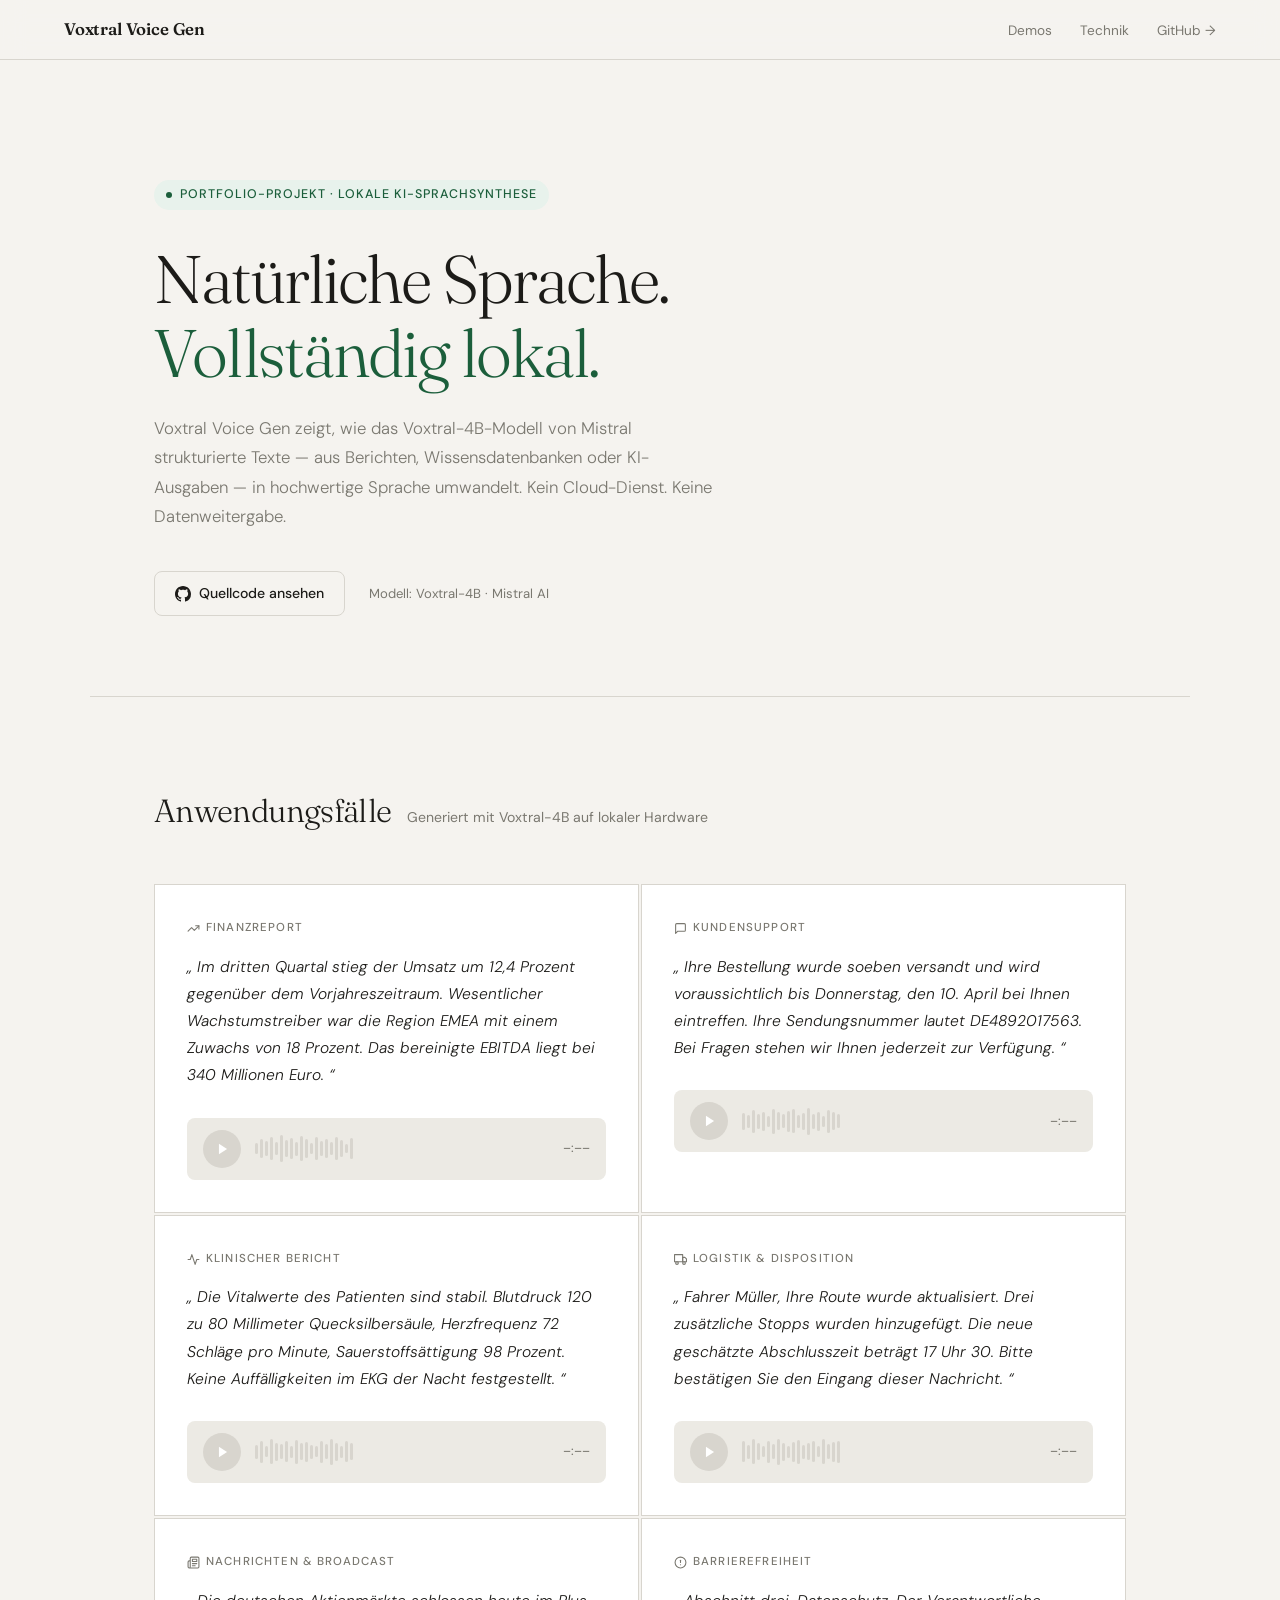
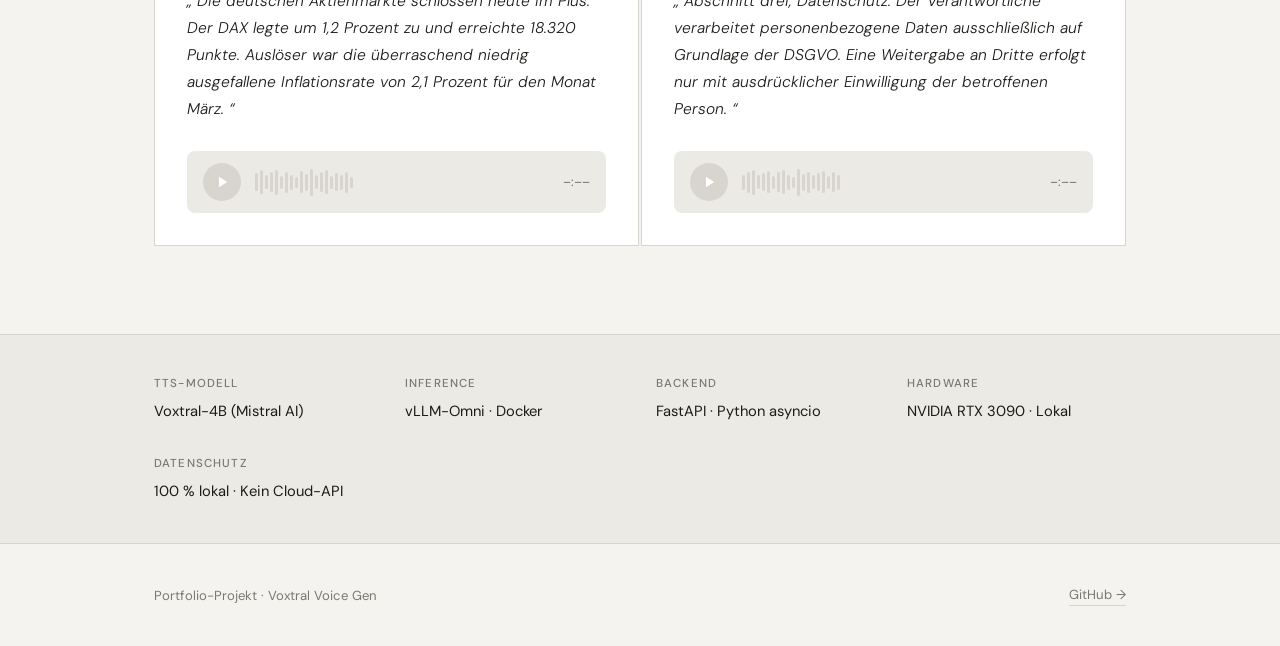
==== docs/index.html @ 06113d5c "Initial release: Voxtral Voice Gen - Local-first TTS pipeline" ====
<!DOCTYPE html>
<html lang="de">
<head>
  <meta charset="UTF-8" />
  <meta name="viewport" content="width=device-width, initial-scale=1.0" />
  <title>Voxtral Voice Gen – Demo</title>
  <link rel="preconnect" href="https://fonts.googleapis.com" />
  <link rel="preconnect" href="https://fonts.gstatic.com" crossorigin />
  <link href="https://fonts.googleapis.com/css2?family=Fraunces:opsz,wght@9..144,300;9..144,600&family=DM+Sans:wght@300;400;500&display=swap" rel="stylesheet" />

  <style>
    :root {
      --bg:        #F5F3EF;
      --surface:   #ECEAE4;
      --border:    #D8D5CE;
      --text:      #1C1B18;
      --muted:     #7A7870;
      --accent:    #1B5E3B;
      --accent-lt: #E8F2EC;
      --player-bg: #FFFFFF;
    }

    *, *::before, *::after { box-sizing: border-box; margin: 0; padding: 0; }

    html { scroll-behavior: smooth; }

    body {
      font-family: 'DM Sans', sans-serif;
      background: var(--bg);
      color: var(--text);
      font-size: 16px;
      line-height: 1.6;
      -webkit-font-smoothing: antialiased;
    }

    /* ── NAV ── */
    nav {
      position: sticky;
      top: 0;
      z-index: 100;
      display: flex;
      align-items: center;
      justify-content: space-between;
      padding: 0 clamp(24px, 5vw, 80px);
      height: 60px;
      background: rgba(245, 243, 239, 0.88);
      backdrop-filter: blur(12px);
      border-bottom: 1px solid var(--border);
    }

    .nav-logo {
      font-family: 'Fraunces', serif;
      font-size: 1.05rem;
      font-weight: 600;
      color: var(--text);
      text-decoration: none;
      letter-spacing: -0.01em;
    }

    .nav-links {
      display: flex;
      gap: 28px;
      list-style: none;
    }

    .nav-links a {
      font-size: 0.85rem;
      font-weight: 400;
      color: var(--muted);
      text-decoration: none;
      transition: color 0.2s;
    }
    .nav-links a:hover { color: var(--text); }

    /* ── HERO ── */
    .hero {
      padding: clamp(64px, 10vw, 120px) clamp(24px, 5vw, 80px) clamp(48px, 7vw, 80px);
      max-width: 1100px;
      margin: 0 auto;
    }

    .hero-tag {
      display: inline-flex;
      align-items: center;
      gap: 8px;
      font-size: 0.78rem;
      font-weight: 500;
      letter-spacing: 0.08em;
      text-transform: uppercase;
      color: var(--accent);
      background: var(--accent-lt);
      padding: 5px 12px;
      border-radius: 100px;
      margin-bottom: 32px;
    }

    .hero-tag::before {
      content: '';
      width: 6px;
      height: 6px;
      border-radius: 50%;
      background: var(--accent);
    }

    .hero h1 {
      font-family: 'Fraunces', serif;
      font-size: clamp(2.6rem, 5.5vw, 4.2rem);
      font-weight: 300;
      line-height: 1.1;
      letter-spacing: -0.03em;
      color: var(--text);
      max-width: 750px;
      margin-bottom: 24px;
    }

    .hero h1 em {
      font-style: normal;
      color: var(--accent);
    }

    .hero-sub {
      font-size: 1.05rem;
      font-weight: 300;
      color: var(--muted);
      max-width: 560px;
      line-height: 1.75;
      margin-bottom: 40px;
    }

    .hero-meta {
      display: flex;
      align-items: center;
      gap: 24px;
      flex-wrap: wrap;
    }

    .hero-meta a {
      display: inline-flex;
      align-items: center;
      gap: 8px;
      font-size: 0.88rem;
      font-weight: 500;
      color: var(--text);
      text-decoration: none;
      border: 1px solid var(--border);
      padding: 10px 20px;
      border-radius: 8px;
      transition: border-color 0.2s, background 0.2s;
    }

    .hero-meta a:hover {
      border-color: var(--text);
      background: var(--surface);
    }

    .hero-meta span {
      font-size: 0.82rem;
      color: var(--muted);
    }

    /* ── DIVIDER ── */
    .section-divider {
      max-width: 1100px;
      margin: 0 auto;
      padding: 0 clamp(24px, 5vw, 80px);
      border-top: 1px solid var(--border);
    }

    /* ── SECTION ── */
    .section {
      max-width: 1100px;
      margin: 0 auto;
      padding: clamp(48px, 7vw, 88px) clamp(24px, 5vw, 80px);
    }

    .section-header {
      display: flex;
      align-items: baseline;
      gap: 16px;
      margin-bottom: 48px;
    }

    .section-header h2 {
      font-family: 'Fraunces', serif;
      font-size: clamp(1.5rem, 2.5vw, 2rem);
      font-weight: 300;
      letter-spacing: -0.02em;
    }

    .section-header p {
      font-size: 0.88rem;
      color: var(--muted);
    }

    /* ── CASES GRID ── */
    .cases-grid {
      display: grid;
      grid-template-columns: repeat(auto-fill, minmax(min(100%, 480px), 1fr));
      gap: 2px;
    }

    /* ── CASE CARD ── */
    .case-card {
      background: var(--player-bg);
      border: 1px solid var(--border);
      padding: 32px;
      transition: box-shadow 0.25s;
      position: relative;
      overflow: hidden;
    }

    .case-card:hover {
      box-shadow: 0 4px 24px rgba(0,0,0,0.07);
      z-index: 1;
    }

    .case-card::before {
      content: '';
      position: absolute;
      top: 0; left: 0;
      width: 3px; height: 100%;
      background: var(--accent);
      opacity: 0;
      transition: opacity 0.25s;
    }

    .case-card:hover::before { opacity: 1; }

    .case-label {
      display: inline-flex;
      align-items: center;
      gap: 6px;
      font-size: 0.72rem;
      font-weight: 500;
      letter-spacing: 0.1em;
      text-transform: uppercase;
      color: var(--muted);
      margin-bottom: 16px;
    }

    .case-label svg {
      width: 13px;
      height: 13px;
      stroke: var(--muted);
      fill: none;
      stroke-width: 2;
      stroke-linecap: round;
      stroke-linejoin: round;
    }

    .case-text {
      font-size: 0.97rem;
      font-weight: 300;
      color: var(--text);
      line-height: 1.75;
      margin-bottom: 28px;
      font-style: italic;
      quotes: "„" """ "‚" "'";
    }

    .case-text::before { content: open-quote; }
    .case-text::after  { content: close-quote; }

    /* ── CUSTOM AUDIO PLAYER ── */
    .audio-player {
      display: flex;
      align-items: center;
      gap: 14px;
      background: var(--surface);
      border-radius: 8px;
      padding: 12px 16px;
    }

    .play-btn {
      flex-shrink: 0;
      width: 38px;
      height: 38px;
      border-radius: 50%;
      background: var(--accent);
      border: none;
      cursor: pointer;
      display: flex;
      align-items: center;
      justify-content: center;
      transition: transform 0.15s, background 0.15s;
    }

    .play-btn:hover { transform: scale(1.07); background: #154d2f; }
    .play-btn:disabled { background: var(--border); cursor: not-allowed; }

    .play-btn svg {
      width: 14px;
      height: 14px;
      fill: white;
      margin-left: 2px;
    }

    .play-btn.playing svg { margin-left: 0; }

    /* waveform bars */
    .waveform {
      flex: 1;
      display: flex;
      align-items: center;
      gap: 2px;
      height: 28px;
      overflow: hidden;
    }

    .waveform-bar {
      flex: 1;
      max-width: 3px;
      background: var(--border);
      border-radius: 2px;
      transition: background 0.2s;
    }

    .waveform.active .waveform-bar {
      background: var(--accent);
      animation: waveAnim 0.8s ease-in-out infinite alternate;
    }

    @keyframes waveAnim {
      0%   { transform: scaleY(0.3); }
      100% { transform: scaleY(1); }
    }

    .waveform.active .waveform-bar:nth-child(1)  { animation-delay: 0.00s; }
    .waveform.active .waveform-bar:nth-child(2)  { animation-delay: 0.05s; }
    .waveform.active .waveform-bar:nth-child(3)  { animation-delay: 0.10s; }
    .waveform.active .waveform-bar:nth-child(4)  { animation-delay: 0.15s; }
    .waveform.active .waveform-bar:nth-child(5)  { animation-delay: 0.20s; }
    .waveform.active .waveform-bar:nth-child(6)  { animation-delay: 0.10s; }
    .waveform.active .waveform-bar:nth-child(7)  { animation-delay: 0.05s; }
    .waveform.active .waveform-bar:nth-child(8)  { animation-delay: 0.00s; }
    .waveform.active .waveform-bar:nth-child(9)  { animation-delay: 0.08s; }
    .waveform.active .waveform-bar:nth-child(10) { animation-delay: 0.16s; }
    .waveform.active .waveform-bar:nth-child(11) { animation-delay: 0.12s; }
    .waveform.active .waveform-bar:nth-child(12) { animation-delay: 0.04s; }
    .waveform.active .waveform-bar:nth-child(13) { animation-delay: 0.18s; }
    .waveform.active .waveform-bar:nth-child(14) { animation-delay: 0.09s; }
    .waveform.active .waveform-bar:nth-child(15) { animation-delay: 0.03s; }
    .waveform.active .waveform-bar:nth-child(16) { animation-delay: 0.14s; }
    .waveform.active .waveform-bar:nth-child(17) { animation-delay: 0.07s; }
    .waveform.active .waveform-bar:nth-child(18) { animation-delay: 0.11s; }
    .waveform.active .waveform-bar:nth-child(19) { animation-delay: 0.19s; }
    .waveform.active .waveform-bar:nth-child(20) { animation-delay: 0.02s; }

    .audio-time {
      font-size: 0.75rem;
      font-weight: 500;
      color: var(--muted);
      font-variant-numeric: tabular-nums;
      min-width: 36px;
      text-align: right;
    }

    /* ── COMING SOON badge ── */
    .coming-soon {
      font-size: 0.72rem;
      font-weight: 500;
      letter-spacing: 0.06em;
      text-transform: uppercase;
      color: var(--muted);
      background: var(--surface);
      border: 1px dashed var(--border);
      border-radius: 4px;
      padding: 10px 14px;
      text-align: center;
    }

    /* ── TECH STRIP ── */
    .tech-strip {
      background: var(--surface);
      border-top: 1px solid var(--border);
      border-bottom: 1px solid var(--border);
    }

    .tech-inner {
      max-width: 1100px;
      margin: 0 auto;
      padding: 40px clamp(24px, 5vw, 80px);
      display: grid;
      grid-template-columns: repeat(auto-fit, minmax(180px, 1fr));
      gap: 32px;
    }

    .tech-item h4 {
      font-size: 0.72rem;
      font-weight: 500;
      letter-spacing: 0.1em;
      text-transform: uppercase;
      color: var(--muted);
      margin-bottom: 6px;
    }

    .tech-item p {
      font-size: 0.92rem;
      font-weight: 400;
      color: var(--text);
    }

    /* ── FOOTER ── */
    footer {
      max-width: 1100px;
      margin: 0 auto;
      padding: 40px clamp(24px, 5vw, 80px);
      display: flex;
      align-items: center;
      justify-content: space-between;
      flex-wrap: wrap;
      gap: 16px;
    }

    footer p {
      font-size: 0.82rem;
      color: var(--muted);
    }

    footer a {
      font-size: 0.82rem;
      color: var(--muted);
      text-decoration: none;
      border-bottom: 1px solid var(--border);
      transition: color 0.2s, border-color 0.2s;
    }

    footer a:hover {
      color: var(--text);
      border-color: var(--text);
    }

    /* ── FADE IN ── */
    .fade-in {
      opacity: 0;
      transform: translateY(18px);
      transition: opacity 0.55s ease, transform 0.55s ease;
    }
    .fade-in.visible {
      opacity: 1;
      transform: translateY(0);
    }
  </style>
</head>
<body>

<!-- NAV -->
<nav>
  <a class="nav-logo" href="#">Voxtral Voice Gen</a>
  <ul class="nav-links">
    <li><a href="#demos">Demos</a></li>
    <li><a href="#technik">Technik</a></li>
    <li><a href="https://github.com/yourusername/voxtral-voice-gen" target="_blank">GitHub →</a></li>
  </ul>
</nav>

<!-- HERO -->
<section class="hero fade-in">
  <div class="hero-tag">Portfolio-Projekt · Lokale KI-Sprachsynthese</div>
  <h1>Natürliche Sprache.<br><em>Vollständig lokal.</em></h1>
  <p class="hero-sub">
    Voxtral Voice Gen zeigt, wie das Voxtral-4B-Modell von Mistral strukturierte Texte —
    aus Berichten, Wissensdatenbanken oder KI-Ausgaben — in hochwertige Sprache umwandelt.
    Kein Cloud-Dienst. Keine Datenweitergabe.
  </p>
  <div class="hero-meta">
    <a href="https://github.com/yourusername/voxtral-voice-gen" target="_blank">
      <svg width="16" height="16" viewBox="0 0 24 24" fill="currentColor"><path d="M12 0C5.37 0 0 5.37 0 12c0 5.31 3.435 9.795 8.205 11.385.6.105.825-.255.825-.57 0-.285-.015-1.23-.015-2.235-3.015.555-3.795-.735-4.035-1.41-.135-.345-.72-1.41-1.23-1.695-.42-.225-1.02-.78-.015-.795.945-.015 1.62.87 1.845 1.23 1.08 1.815 2.805 1.305 3.495.99.105-.78.42-1.305.765-1.605-2.67-.3-5.46-1.335-5.46-5.925 0-1.305.465-2.385 1.23-3.225-.12-.3-.54-1.53.12-3.18 0 0 1.005-.315 3.3 1.23.96-.27 1.98-.405 3-.405s2.04.135 3 .405c2.295-1.56 3.3-1.23 3.3-1.23.66 1.65.24 2.88.12 3.18.765.84 1.23 1.905 1.23 3.225 0 4.605-2.805 5.625-5.475 5.925.435.375.81 1.095.81 2.22 0 1.605-.015 2.895-.015 3.3 0 .315.225.69.825.57A12.02 12.02 0 0 0 24 12c0-6.63-5.37-12-12-12z"/></svg>
      Quellcode ansehen
    </a>
    <span>Modell: Voxtral-4B · Mistral AI</span>
  </div>
</section>

<div class="section-divider"></div>

<!-- DEMOS -->
<section class="section" id="demos">
  <div class="section-header fade-in">
    <h2>Anwendungsfälle</h2>
    <p>Generiert mit Voxtral-4B auf lokaler Hardware</p>
  </div>

  <div class="cases-grid">

    <!-- 1. Finanzen -->
    <div class="case-card fade-in">
      <div class="case-label">
        <svg viewBox="0 0 24 24"><polyline points="22 7 13.5 15.5 8.5 10.5 2 17"/><polyline points="16 7 22 7 22 13"/></svg>
        Finanzreport
      </div>
      <p class="case-text">
        Im dritten Quartal stieg der Umsatz um 12,4 Prozent gegenüber dem Vorjahreszeitraum.
        Wesentlicher Wachstumstreiber war die Region EMEA mit einem Zuwachs von 18 Prozent.
        Das bereinigte EBITDA liegt bei 340 Millionen Euro.
      </p>
      <div class="audio-player" data-src="audio/finance.mp3">
        <button class="play-btn" aria-label="Abspielen">
          <svg viewBox="0 0 24 24"><polygon points="5 3 19 12 5 21 5 3"/></svg>
        </button>
        <div class="waveform">
          <div class="waveform-bar" style="height:40%"></div><div class="waveform-bar" style="height:70%"></div>
          <div class="waveform-bar" style="height:55%"></div><div class="waveform-bar" style="height:85%"></div>
          <div class="waveform-bar" style="height:45%"></div><div class="waveform-bar" style="height:95%"></div>
          <div class="waveform-bar" style="height:60%"></div><div class="waveform-bar" style="height:75%"></div>
          <div class="waveform-bar" style="height:50%"></div><div class="waveform-bar" style="height:90%"></div>
          <div class="waveform-bar" style="height:65%"></div><div class="waveform-bar" style="height:40%"></div>
          <div class="waveform-bar" style="height:80%"></div><div class="waveform-bar" style="height:55%"></div>
          <div class="waveform-bar" style="height:70%"></div><div class="waveform-bar" style="height:45%"></div>
          <div class="waveform-bar" style="height:85%"></div><div class="waveform-bar" style="height:60%"></div>
          <div class="waveform-bar" style="height:35%"></div><div class="waveform-bar" style="height:75%"></div>
        </div>
        <span class="audio-time">0:00</span>
      </div>
    </div>

    <!-- 2. Kundensupport -->
    <div class="case-card fade-in">
      <div class="case-label">
        <svg viewBox="0 0 24 24"><path d="M21 15a2 2 0 0 1-2 2H7l-4 4V5a2 2 0 0 1 2-2h14a2 2 0 0 1 2 2z"/></svg>
        Kundensupport
      </div>
      <p class="case-text">
        Ihre Bestellung wurde soeben versandt und wird voraussichtlich bis Donnerstag,
        den 10. April bei Ihnen eintreffen. Ihre Sendungsnummer lautet DE4892017563.
        Bei Fragen stehen wir Ihnen jederzeit zur Verfügung.
      </p>
      <div class="audio-player" data-src="audio/support.mp3">
        <button class="play-btn" aria-label="Abspielen">
          <svg viewBox="0 0 24 24"><polygon points="5 3 19 12 5 21 5 3"/></svg>
        </button>
        <div class="waveform">
          <div class="waveform-bar" style="height:60%"></div><div class="waveform-bar" style="height:45%"></div>
          <div class="waveform-bar" style="height:80%"></div><div class="waveform-bar" style="height:55%"></div>
          <div class="waveform-bar" style="height:70%"></div><div class="waveform-bar" style="height:40%"></div>
          <div class="waveform-bar" style="height:90%"></div><div class="waveform-bar" style="height:65%"></div>
          <div class="waveform-bar" style="height:50%"></div><div class="waveform-bar" style="height:75%"></div>
          <div class="waveform-bar" style="height:85%"></div><div class="waveform-bar" style="height:45%"></div>
          <div class="waveform-bar" style="height:60%"></div><div class="waveform-bar" style="height:95%"></div>
          <div class="waveform-bar" style="height:55%"></div><div class="waveform-bar" style="height:70%"></div>
          <div class="waveform-bar" style="height:40%"></div><div class="waveform-bar" style="height:80%"></div>
          <div class="waveform-bar" style="height:65%"></div><div class="waveform-bar" style="height:50%"></div>
        </div>
        <span class="audio-time">0:00</span>
      </div>
    </div>

    <!-- 3. Medizin -->
    <div class="case-card fade-in">
      <div class="case-label">
        <svg viewBox="0 0 24 24"><path d="M22 12h-4l-3 9L9 3l-3 9H2"/></svg>
        Klinischer Bericht
      </div>
      <p class="case-text">
        Die Vitalwerte des Patienten sind stabil. Blutdruck 120 zu 80 Millimeter Quecksilbersäule,
        Herzfrequenz 72 Schläge pro Minute, Sauerstoffsättigung 98 Prozent.
        Keine Auffälligkeiten im EKG der Nacht festgestellt.
      </p>
      <div class="audio-player" data-src="audio/medical.mp3">
        <button class="play-btn" aria-label="Abspielen">
          <svg viewBox="0 0 24 24"><polygon points="5 3 19 12 5 21 5 3"/></svg>
        </button>
        <div class="waveform">
          <div class="waveform-bar" style="height:50%"></div><div class="waveform-bar" style="height:80%"></div>
          <div class="waveform-bar" style="height:40%"></div><div class="waveform-bar" style="height:90%"></div>
          <div class="waveform-bar" style="height:65%"></div><div class="waveform-bar" style="height:55%"></div>
          <div class="waveform-bar" style="height:75%"></div><div class="waveform-bar" style="height:45%"></div>
          <div class="waveform-bar" style="height:85%"></div><div class="waveform-bar" style="height:60%"></div>
          <div class="waveform-bar" style="height:70%"></div><div class="waveform-bar" style="height:50%"></div>
          <div class="waveform-bar" style="height:40%"></div><div class="waveform-bar" style="height:80%"></div>
          <div class="waveform-bar" style="height:55%"></div><div class="waveform-bar" style="height:95%"></div>
          <div class="waveform-bar" style="height:65%"></div><div class="waveform-bar" style="height:45%"></div>
          <div class="waveform-bar" style="height:75%"></div><div class="waveform-bar" style="height:60%"></div>
        </div>
        <span class="audio-time">0:00</span>
      </div>
    </div>

    <!-- 4. Logistik -->
    <div class="case-card fade-in">
      <div class="case-label">
        <svg viewBox="0 0 24 24"><rect x="1" y="3" width="15" height="13"/><polygon points="16 8 20 8 23 11 23 16 16 16 16 8"/><circle cx="5.5" cy="18.5" r="2.5"/><circle cx="18.5" cy="18.5" r="2.5"/></svg>
        Logistik & Disposition
      </div>
      <p class="case-text">
        Fahrer Müller, Ihre Route wurde aktualisiert. Drei zusätzliche Stopps wurden hinzugefügt.
        Die neue geschätzte Abschlusszeit beträgt 17 Uhr 30.
        Bitte bestätigen Sie den Eingang dieser Nachricht.
      </p>
      <div class="audio-player" data-src="audio/logistics.mp3">
        <button class="play-btn" aria-label="Abspielen">
          <svg viewBox="0 0 24 24"><polygon points="5 3 19 12 5 21 5 3"/></svg>
        </button>
        <div class="waveform">
          <div class="waveform-bar" style="height:75%"></div><div class="waveform-bar" style="height:50%"></div>
          <div class="waveform-bar" style="height:90%"></div><div class="waveform-bar" style="height:60%"></div>
          <div class="waveform-bar" style="height:40%"></div><div class="waveform-bar" style="height:80%"></div>
          <div class="waveform-bar" style="height:55%"></div><div class="waveform-bar" style="height:95%"></div>
          <div class="waveform-bar" style="height:65%"></div><div class="waveform-bar" style="height:45%"></div>
          <div class="waveform-bar" style="height:70%"></div><div class="waveform-bar" style="height:85%"></div>
          <div class="waveform-bar" style="height:50%"></div><div class="waveform-bar" style="height:60%"></div>
          <div class="waveform-bar" style="height:75%"></div><div class="waveform-bar" style="height:40%"></div>
          <div class="waveform-bar" style="height:90%"></div><div class="waveform-bar" style="height:55%"></div>
          <div class="waveform-bar" style="height:70%"></div><div class="waveform-bar" style="height:80%"></div>
        </div>
        <span class="audio-time">0:00</span>
      </div>
    </div>

    <!-- 5. Nachrichten -->
    <div class="case-card fade-in">
      <div class="case-label">
        <svg viewBox="0 0 24 24"><path d="M4 22h16a2 2 0 0 0 2-2V4a2 2 0 0 0-2-2H8a2 2 0 0 0-2 2v16a2 2 0 0 1-2 2Zm0 0a2 2 0 0 1-2-2v-9c0-1.1.9-2 2-2h2"/><path d="M18 14h-8"/><path d="M15 18h-5"/><path d="M10 6h8v4h-8V6Z"/></svg>
        Nachrichten & Broadcast
      </div>
      <p class="case-text">
        Die deutschen Aktienmärkte schlossen heute im Plus. Der DAX legte um 1,2 Prozent zu
        und erreichte 18.320 Punkte. Auslöser war die überraschend niedrig ausgefallene
        Inflationsrate von 2,1 Prozent für den Monat März.
      </p>
      <div class="audio-player" data-src="audio/news.mp3">
        <button class="play-btn" aria-label="Abspielen">
          <svg viewBox="0 0 24 24"><polygon points="5 3 19 12 5 21 5 3"/></svg>
        </button>
        <div class="waveform">
          <div class="waveform-bar" style="height:65%"></div><div class="waveform-bar" style="height:85%"></div>
          <div class="waveform-bar" style="height:50%"></div><div class="waveform-bar" style="height:70%"></div>
          <div class="waveform-bar" style="height:90%"></div><div class="waveform-bar" style="height:45%"></div>
          <div class="waveform-bar" style="height:75%"></div><div class="waveform-bar" style="height:55%"></div>
          <div class="waveform-bar" style="height:40%"></div><div class="waveform-bar" style="height:80%"></div>
          <div class="waveform-bar" style="height:60%"></div><div class="waveform-bar" style="height:95%"></div>
          <div class="waveform-bar" style="height:50%"></div><div class="waveform-bar" style="height:70%"></div>
          <div class="waveform-bar" style="height:85%"></div><div class="waveform-bar" style="height:45%"></div>
          <div class="waveform-bar" style="height:65%"></div><div class="waveform-bar" style="height:55%"></div>
          <div class="waveform-bar" style="height:75%"></div><div class="waveform-bar" style="height:40%"></div>
        </div>
        <span class="audio-time">0:00</span>
      </div>
    </div>

    <!-- 6. Accessibility -->
    <div class="case-card fade-in">
      <div class="case-label">
        <svg viewBox="0 0 24 24"><circle cx="12" cy="12" r="10"/><line x1="12" y1="8" x2="12" y2="12"/><line x1="12" y1="16" x2="12.01" y2="16"/></svg>
        Barrierefreiheit
      </div>
      <p class="case-text">
        Abschnitt drei, Datenschutz. Der Verantwortliche verarbeitet personenbezogene Daten
        ausschließlich auf Grundlage der DSGVO. Eine Weitergabe an Dritte erfolgt nur
        mit ausdrücklicher Einwilligung der betroffenen Person.
      </p>
      <div class="audio-player" data-src="audio/accessibility.mp3">
        <button class="play-btn" aria-label="Abspielen">
          <svg viewBox="0 0 24 24"><polygon points="5 3 19 12 5 21 5 3"/></svg>
        </button>
        <div class="waveform">
          <div class="waveform-bar" style="height:55%"></div><div class="waveform-bar" style="height:75%"></div>
          <div class="waveform-bar" style="height:90%"></div><div class="waveform-bar" style="height:50%"></div>
          <div class="waveform-bar" style="height:65%"></div><div class="waveform-bar" style="height:80%"></div>
          <div class="waveform-bar" style="height:45%"></div><div class="waveform-bar" style="height:70%"></div>
          <div class="waveform-bar" style="height:85%"></div><div class="waveform-bar" style="height:55%"></div>
          <div class="waveform-bar" style="height:40%"></div><div class="waveform-bar" style="height:95%"></div>
          <div class="waveform-bar" style="height:60%"></div><div class="waveform-bar" style="height:75%"></div>
          <div class="waveform-bar" style="height:50%"></div><div class="waveform-bar" style="height:65%"></div>
          <div class="waveform-bar" style="height:80%"></div><div class="waveform-bar" style="height:45%"></div>
          <div class="waveform-bar" style="height:70%"></div><div class="waveform-bar" style="height:55%"></div>
        </div>
        <span class="audio-time">0:00</span>
      </div>
    </div>

  </div>
</section>

<!-- TECH STRIP -->
<div class="tech-strip" id="technik">
  <div class="tech-inner">
    <div class="tech-item fade-in">
      <h4>TTS-Modell</h4>
      <p>Voxtral-4B (Mistral AI)</p>
    </div>
    <div class="tech-item fade-in">
      <h4>Inference</h4>
      <p>vLLM-Omni · Docker</p>
    </div>
    <div class="tech-item fade-in">
      <h4>Backend</h4>
      <p>FastAPI · Python asyncio</p>
    </div>
    <div class="tech-item fade-in">
      <h4>Hardware</h4>
      <p>NVIDIA RTX 3090 · Lokal</p>
    </div>
    <div class="tech-item fade-in">
      <h4>Datenschutz</h4>
      <p>100 % lokal · Kein Cloud-API</p>
    </div>
  </div>
</div>

<!-- FOOTER -->
<footer>
  <p>Portfolio-Projekt · Voxtral Voice Gen</p>
  <a href="https://github.com/yourusername/voxtral-voice-gen" target="_blank">GitHub →</a>
</footer>

<script>
  // ── Fade-in on scroll ──
  const observer = new IntersectionObserver(
    entries => entries.forEach(e => { if (e.isIntersecting) e.target.classList.add('visible'); }),
    { threshold: 0.1 }
  );
  document.querySelectorAll('.fade-in').forEach(el => observer.observe(el));

  // ── Audio Players ──
  let currentAudio = null;
  let currentPlayer = null;

  function formatTime(s) {
    const m = Math.floor(s / 60);
    const sec = Math.floor(s % 60);
    return `${m}:${sec.toString().padStart(2, '0')}`;
  }

  function resetPlayer(player) {
    const btn = player.querySelector('.play-btn');
    const waveform = player.querySelector('.waveform');
    const timeEl = player.querySelector('.audio-time');
    btn.innerHTML = '<svg viewBox="0 0 24 24" fill="white" width="14" height="14" style="margin-left:2px"><polygon points="5 3 19 12 5 21 5 3"/></svg>';
    btn.classList.remove('playing');
    waveform.classList.remove('active');
    timeEl.textContent = '0:00';
  }

  document.querySelectorAll('.audio-player').forEach(player => {
    const src = player.dataset.src;
    const btn = player.querySelector('.play-btn');
    const waveform = player.querySelector('.waveform');
    const timeEl = player.querySelector('.audio-time');

    const audio = new Audio(src);

    audio.addEventListener('timeupdate', () => {
      timeEl.textContent = formatTime(audio.currentTime);
    });

    audio.addEventListener('ended', () => {
      resetPlayer(player);
      currentAudio = null;
      currentPlayer = null;
    });

    audio.addEventListener('error', () => {
      btn.disabled = true;
      timeEl.textContent = '–:––';
    });

    btn.addEventListener('click', () => {
      if (currentAudio && currentAudio !== audio) {
        currentAudio.pause();
        currentAudio.currentTime = 0;
        resetPlayer(currentPlayer);
      }

      if (audio.paused) {
        audio.play().catch(() => {
          btn.disabled = true;
          timeEl.textContent = '–:––';
        });
        btn.innerHTML = '<svg viewBox="0 0 24 24" fill="white" width="14" height="14"><rect x="6" y="4" width="4" height="16"/><rect x="14" y="4" width="4" height="16"/></svg>';
        btn.classList.add('playing');
        waveform.classList.add('active');
        currentAudio = audio;
        currentPlayer = player;
      } else {
        audio.pause();
        resetPlayer(player);
        currentAudio = null;
        currentPlayer = null;
      }
    });
  });
</script>
</body>
</html>
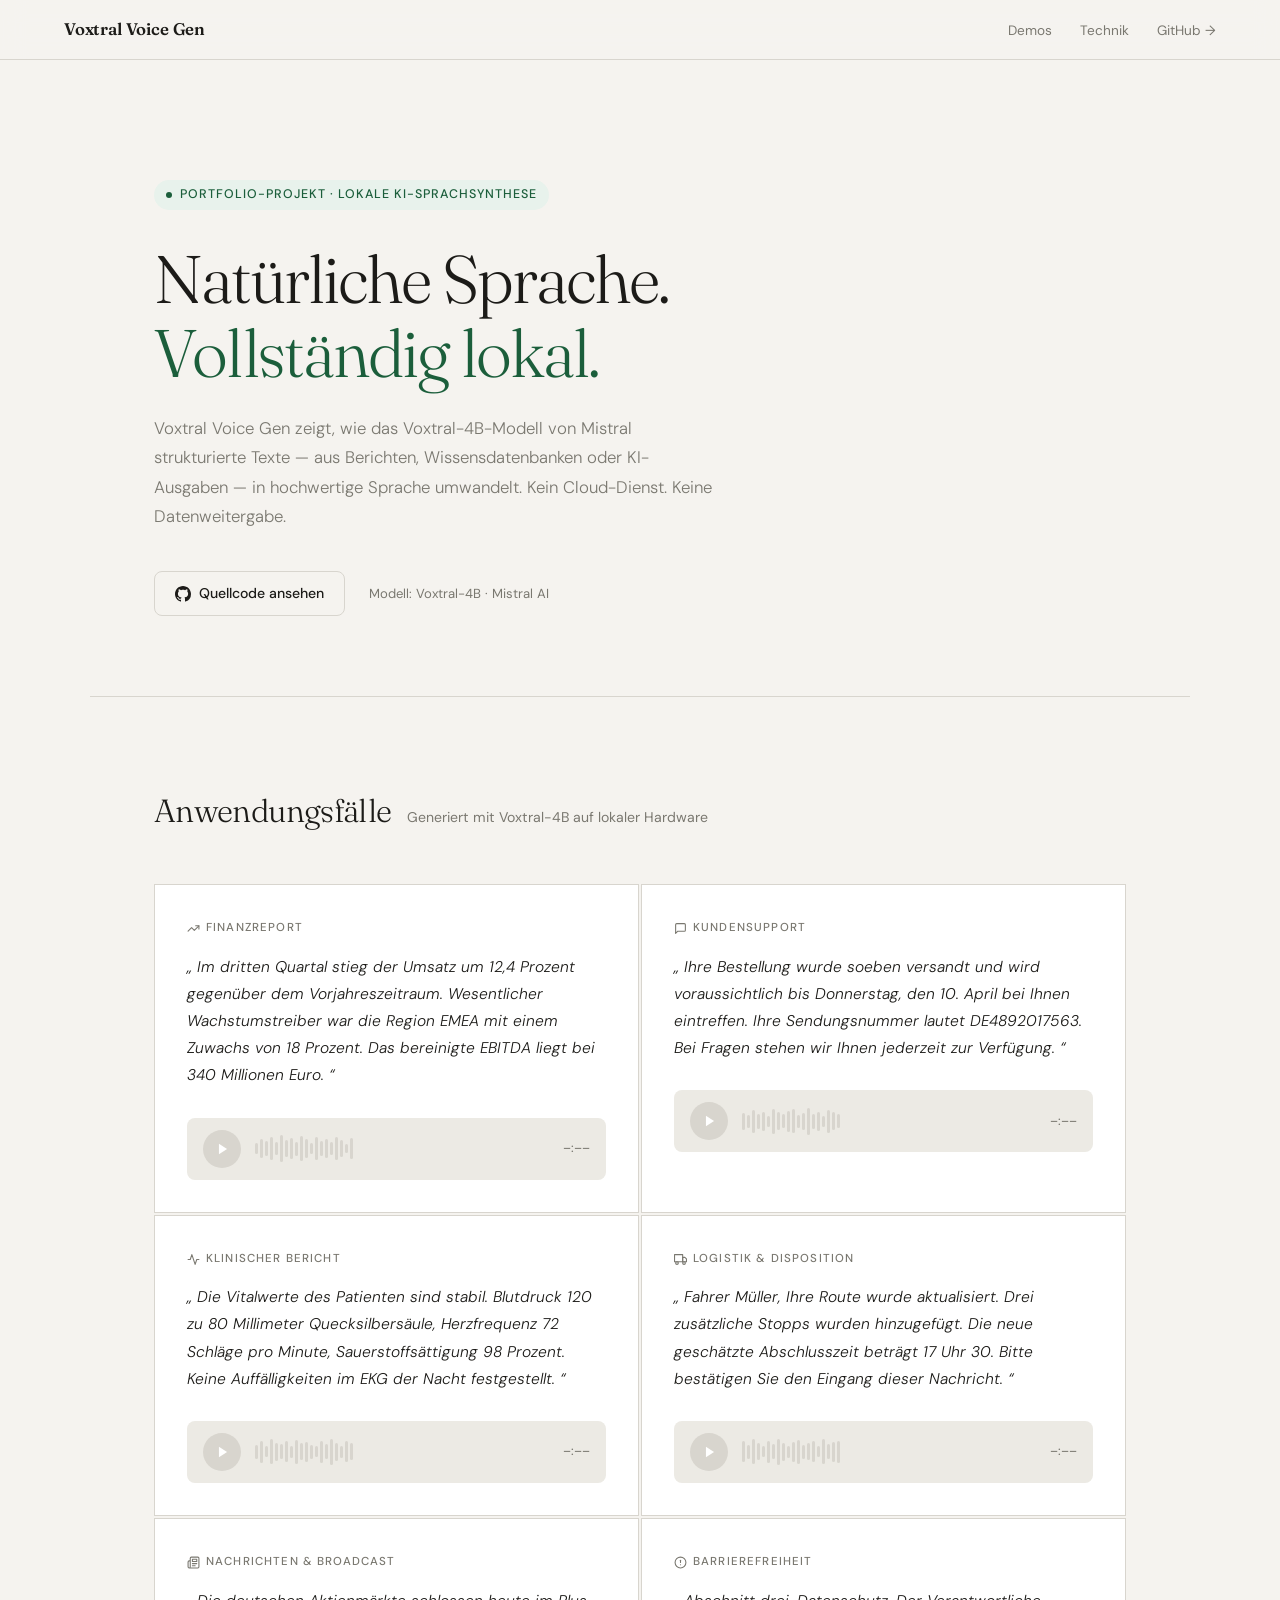
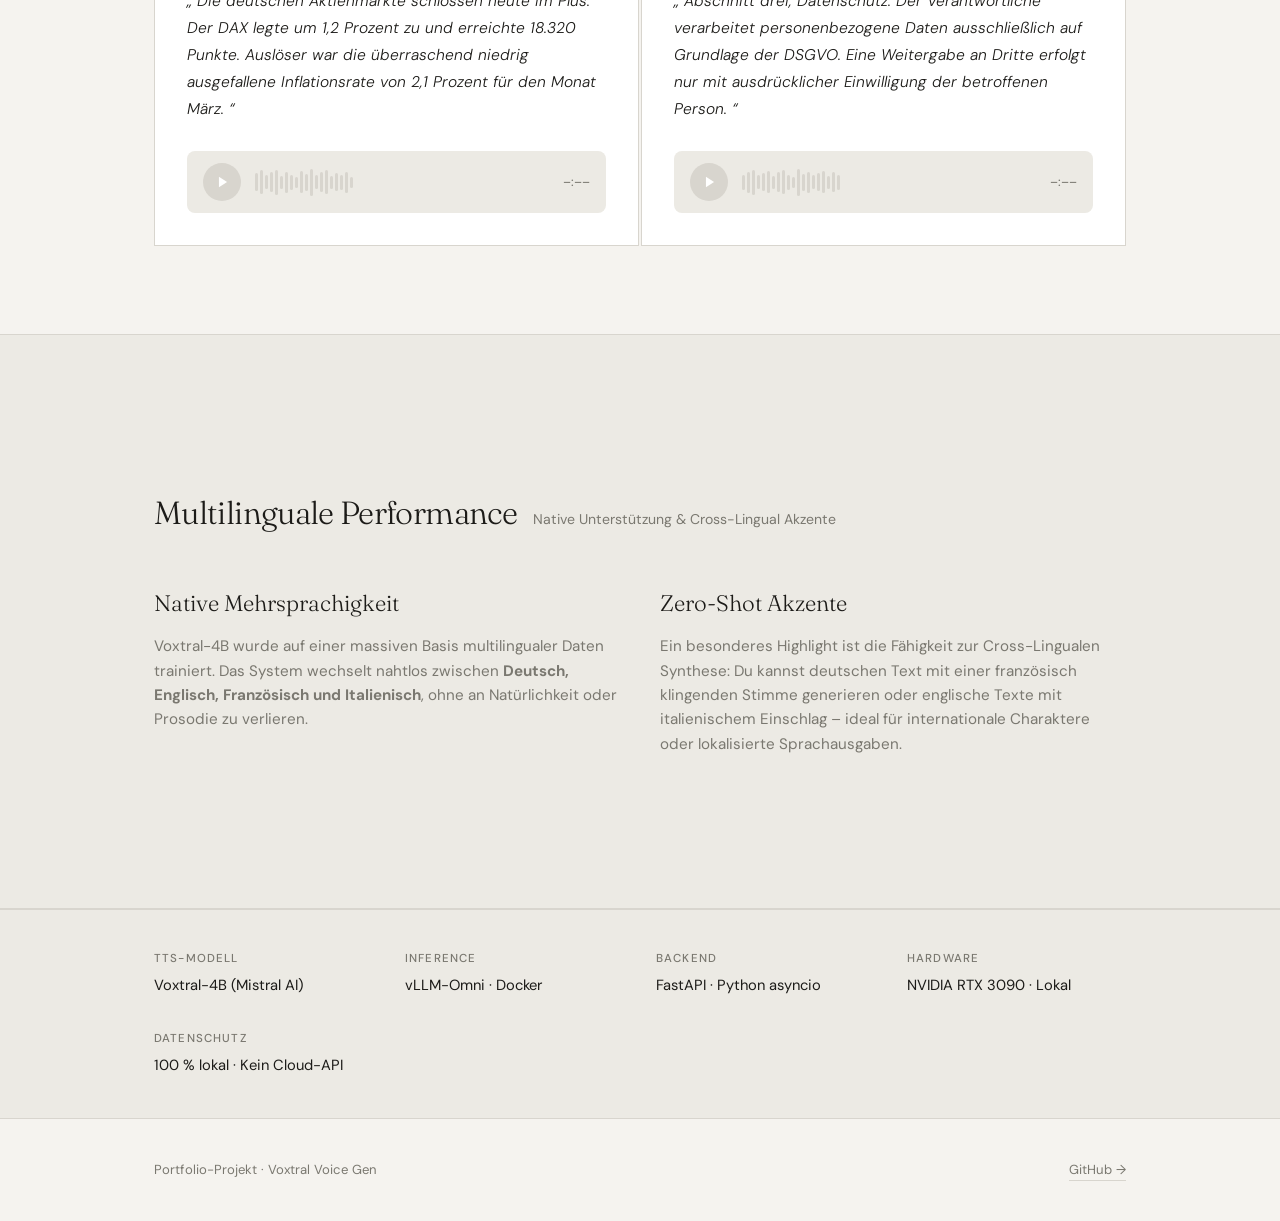
==== commit a4a3c525: "docs: link audio samples and add multilingual features" ====
--- a/docs/index.html
+++ b/docs/index.html
@@ -450,7 +450,7 @@
   <ul class="nav-links">
     <li><a href="#demos">Demos</a></li>
     <li><a href="#technik">Technik</a></li>
-    <li><a href="https://github.com/yourusername/voxtral-voice-gen" target="_blank">GitHub →</a></li>
+    <li><a href="https://github.com/Stanm3n/voxtral-voice-gen" target="_blank">GitHub →</a></li>
   </ul>
 </nav>
 
@@ -494,7 +494,7 @@
         Wesentlicher Wachstumstreiber war die Region EMEA mit einem Zuwachs von 18 Prozent.
         Das bereinigte EBITDA liegt bei 340 Millionen Euro.
       </p>
-      <div class="audio-player" data-src="audio/finance.mp3">
+      <div class="audio-player" data-src="audio/1.wav">
         <button class="play-btn" aria-label="Abspielen">
           <svg viewBox="0 0 24 24"><polygon points="5 3 19 12 5 21 5 3"/></svg>
         </button>
@@ -525,7 +525,7 @@
         den 10. April bei Ihnen eintreffen. Ihre Sendungsnummer lautet DE4892017563.
         Bei Fragen stehen wir Ihnen jederzeit zur Verfügung.
       </p>
-      <div class="audio-player" data-src="audio/support.mp3">
+      <div class="audio-player" data-src="audio/2.wav">
         <button class="play-btn" aria-label="Abspielen">
           <svg viewBox="0 0 24 24"><polygon points="5 3 19 12 5 21 5 3"/></svg>
         </button>
@@ -556,7 +556,7 @@
         Herzfrequenz 72 Schläge pro Minute, Sauerstoffsättigung 98 Prozent.
         Keine Auffälligkeiten im EKG der Nacht festgestellt.
       </p>
-      <div class="audio-player" data-src="audio/medical.mp3">
+      <div class="audio-player" data-src="audio/3.wav">
         <button class="play-btn" aria-label="Abspielen">
           <svg viewBox="0 0 24 24"><polygon points="5 3 19 12 5 21 5 3"/></svg>
         </button>
@@ -587,7 +587,7 @@
         Die neue geschätzte Abschlusszeit beträgt 17 Uhr 30.
         Bitte bestätigen Sie den Eingang dieser Nachricht.
       </p>
-      <div class="audio-player" data-src="audio/logistics.mp3">
+      <div class="audio-player" data-src="audio/4.wav">
         <button class="play-btn" aria-label="Abspielen">
           <svg viewBox="0 0 24 24"><polygon points="5 3 19 12 5 21 5 3"/></svg>
         </button>
@@ -618,7 +618,7 @@
         und erreichte 18.320 Punkte. Auslöser war die überraschend niedrig ausgefallene
         Inflationsrate von 2,1 Prozent für den Monat März.
       </p>
-      <div class="audio-player" data-src="audio/news.mp3">
+      <div class="audio-player" data-src="audio/5.wav">
         <button class="play-btn" aria-label="Abspielen">
           <svg viewBox="0 0 24 24"><polygon points="5 3 19 12 5 21 5 3"/></svg>
         </button>
@@ -649,7 +649,7 @@
         ausschließlich auf Grundlage der DSGVO. Eine Weitergabe an Dritte erfolgt nur
         mit ausdrücklicher Einwilligung der betroffenen Person.
       </p>
-      <div class="audio-player" data-src="audio/accessibility.mp3">
+      <div class="audio-player" data-src="audio/6.wav">
         <button class="play-btn" aria-label="Abspielen">
           <svg viewBox="0 0 24 24"><polygon points="5 3 19 12 5 21 5 3"/></svg>
         </button>
@@ -672,6 +672,34 @@
   </div>
 </section>
 
+<!-- MULTILINGUAL SECTION -->
+<section class="section" id="multilingual" style="background: var(--surface); border-top: 1px solid var(--border); border-bottom: 1px solid var(--border); max-width: none;">
+  <div style="max-width: 1100px; margin: 0 auto; padding: 0 clamp(24px, 5vw, 80px);">
+    <div class="section-header fade-in" style="margin-top: 64px;">
+      <h2>Multilinguale Performance</h2>
+      <p>Native Unterstützung & Cross-Lingual Akzente</p>
+    </div>
+    
+    <div style="display: grid; grid-template-columns: repeat(auto-fit, minmax(300px, 1fr)); gap: 40px; margin-bottom: 64px;">
+      <div class="fade-in">
+        <h3 style="font-family: 'Fraunces', serif; font-weight: 300; margin-bottom: 12px; font-size: 1.4rem;">Native Mehrsprachigkeit</h3>
+        <p style="color: var(--muted); font-size: 0.95rem;">
+          Voxtral-4B wurde auf einer massiven Basis multilingualer Daten trainiert. Das System wechselt nahtlos zwischen 
+          <strong>Deutsch, Englisch, Französisch und Italienisch</strong>, ohne an Natürlichkeit oder Prosodie zu verlieren.
+        </p>
+      </div>
+      <div class="fade-in">
+        <h3 style="font-family: 'Fraunces', serif; font-weight: 300; margin-bottom: 12px; font-size: 1.4rem;">Zero-Shot Akzente</h3>
+        <p style="color: var(--muted); font-size: 0.95rem;">
+          Ein besonderes Highlight ist die Fähigkeit zur Cross-Lingualen Synthese: Du kannst deutschen Text mit einer 
+          französisch klingenden Stimme generieren oder englische Texte mit italienischem Einschlag – ideal für 
+          internationale Charaktere oder lokalisierte Sprachausgaben.
+        </p>
+      </div>
+    </div>
+  </div>
+</section>
+
 <!-- TECH STRIP -->
 <div class="tech-strip" id="technik">
   <div class="tech-inner">
@@ -701,7 +729,7 @@
 <!-- FOOTER -->
 <footer>
   <p>Portfolio-Projekt · Voxtral Voice Gen</p>
-  <a href="https://github.com/yourusername/voxtral-voice-gen" target="_blank">GitHub →</a>
+  <a href="https://github.com/Stanm3n/voxtral-voice-gen" target="_blank">GitHub →</a>
 </footer>
 
 <script>
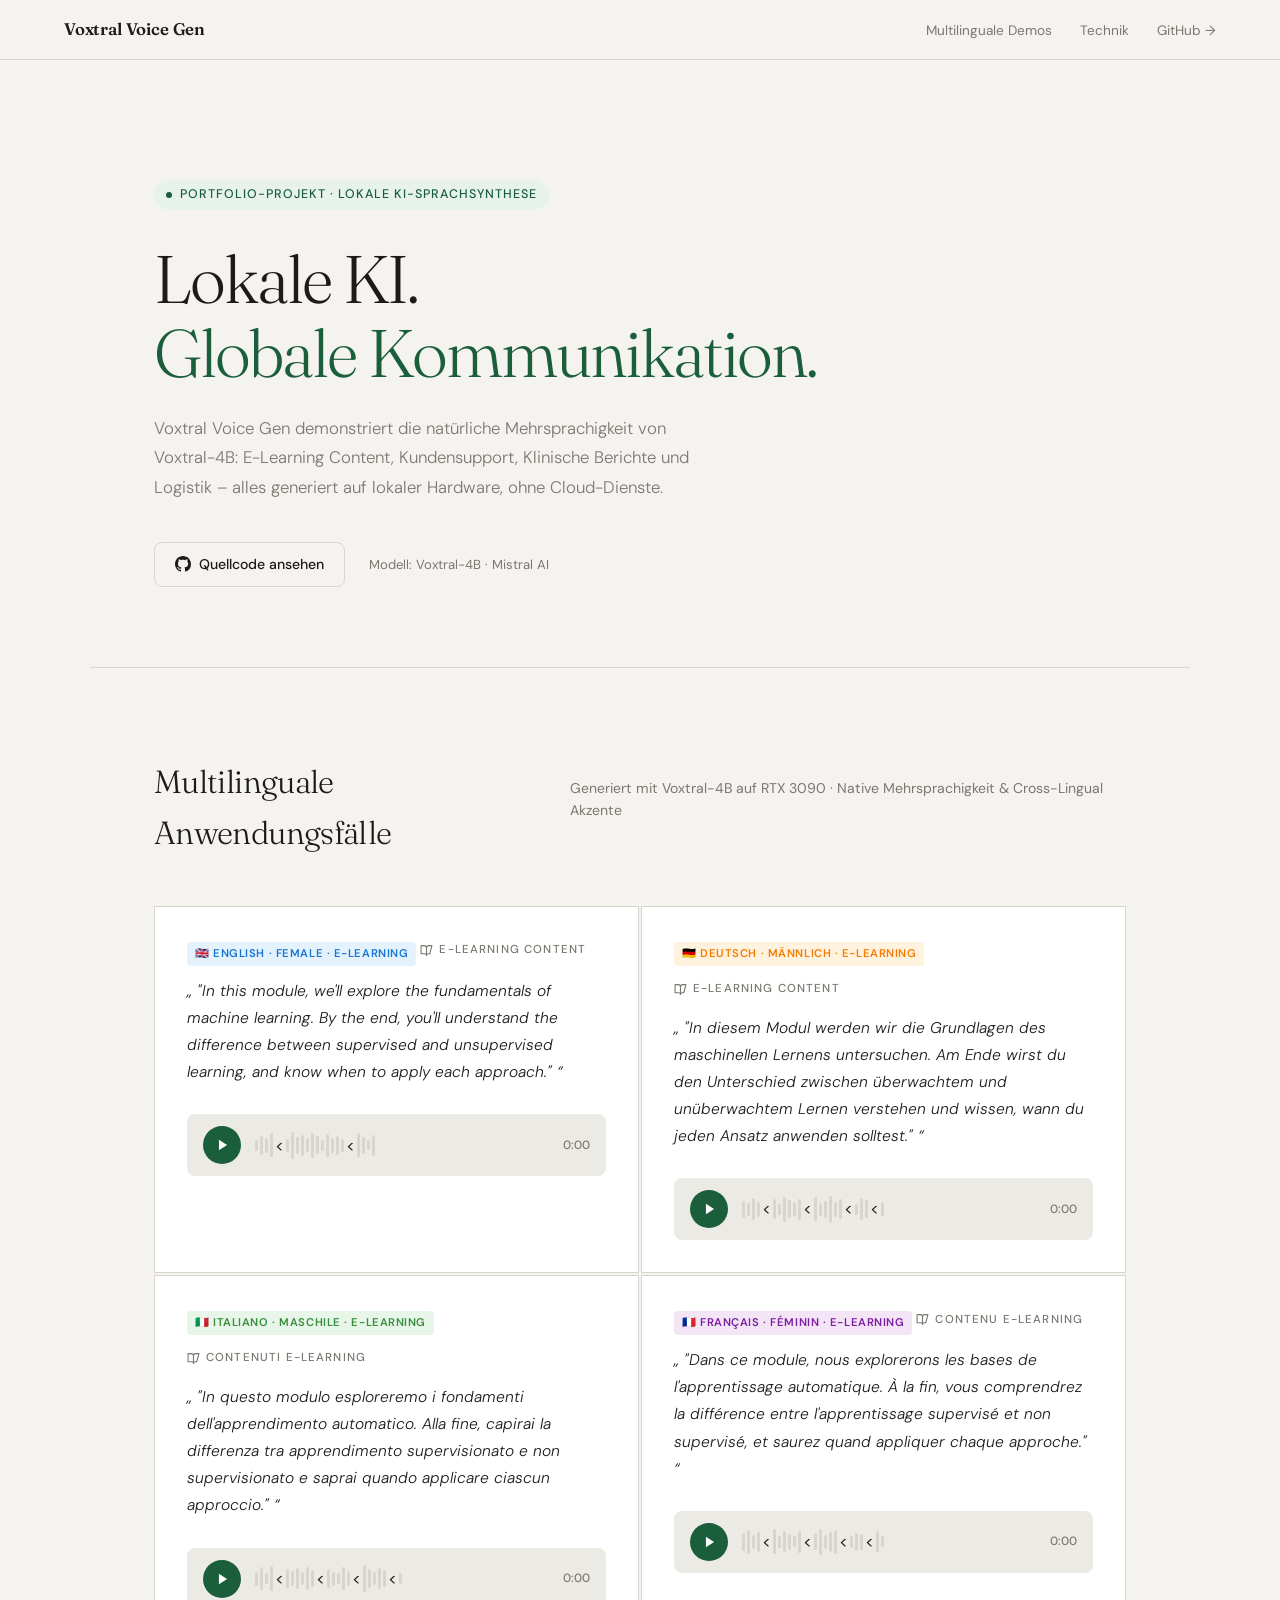
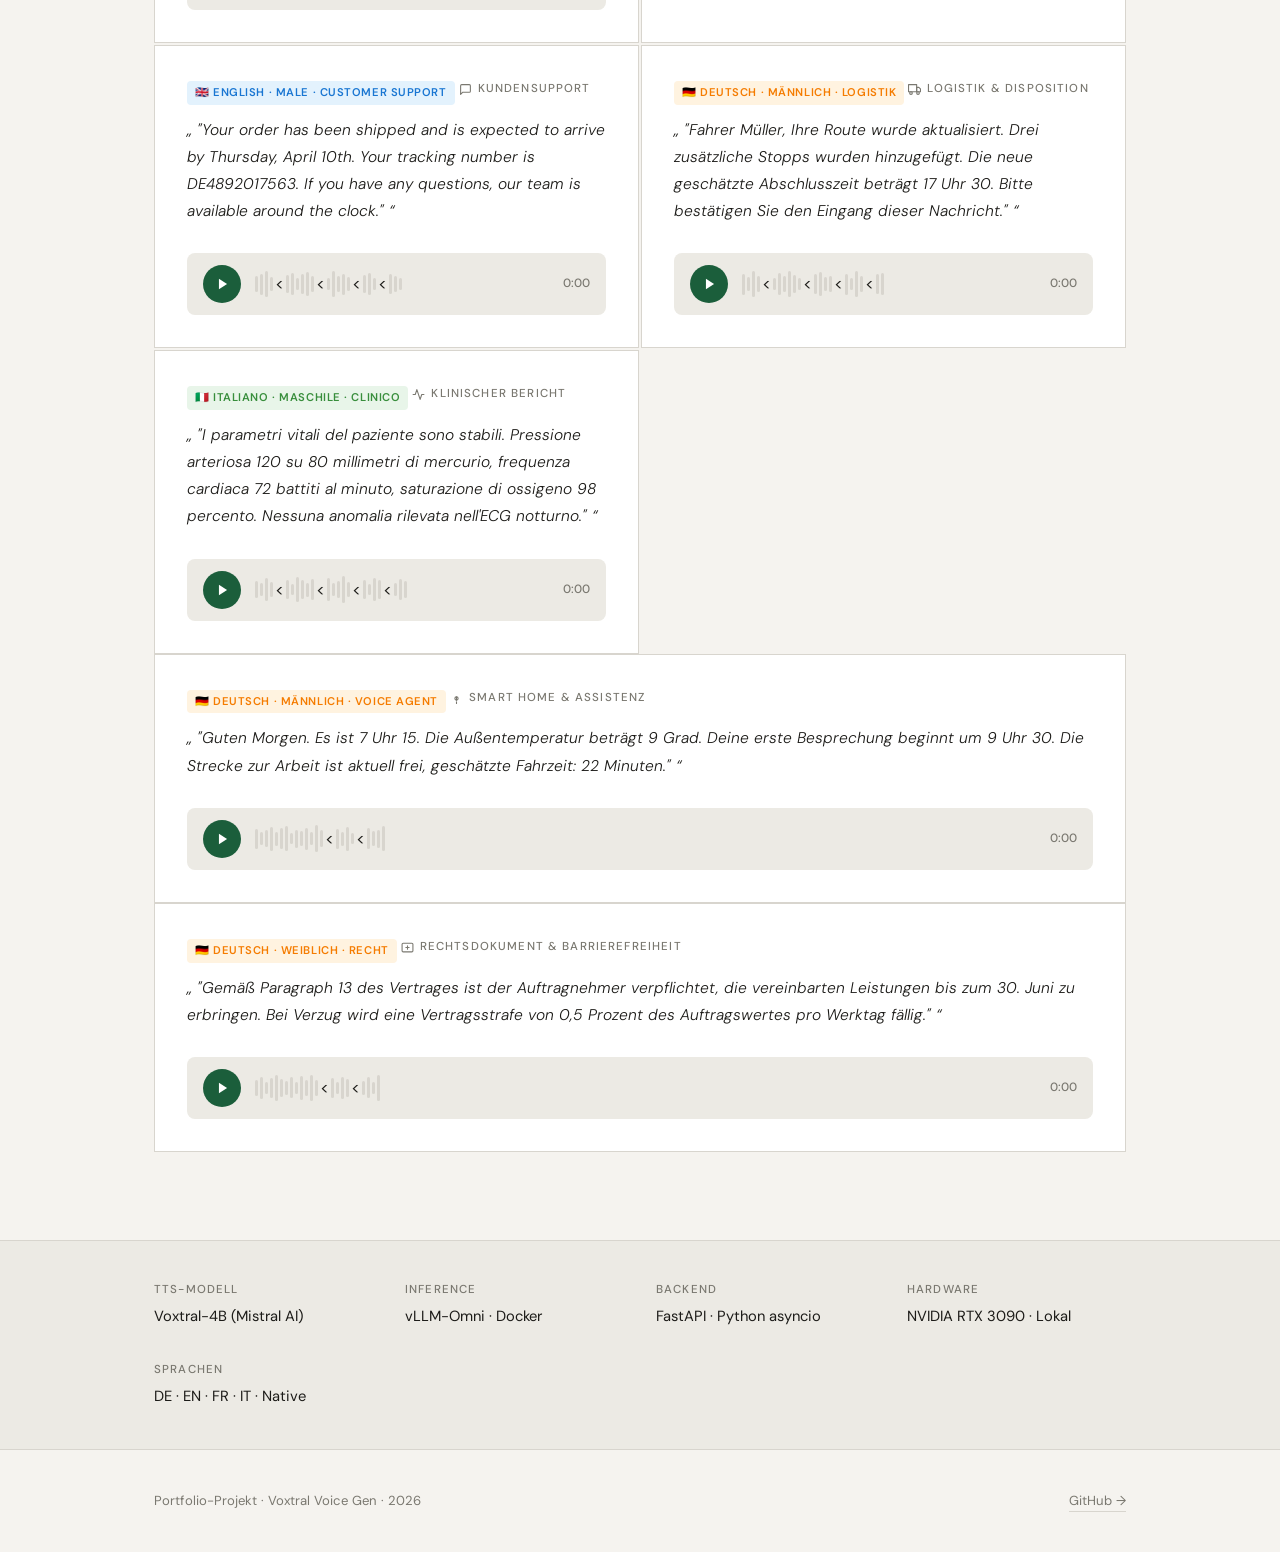
==== commit 38380bac: "initial release: voxtral voice gen with multilingual demo" ====
--- a/docs/index.html
+++ b/docs/index.html
@@ -3,7 +3,7 @@
 <head>
   <meta charset="UTF-8" />
   <meta name="viewport" content="width=device-width, initial-scale=1.0" />
-  <title>Voxtral Voice Gen – Demo</title>
+  <title>Voxtral Voice Gen – Multilinguale Demo</title>
   <link rel="preconnect" href="https://fonts.googleapis.com" />
   <link rel="preconnect" href="https://fonts.gstatic.com" crossorigin />
   <link href="https://fonts.googleapis.com/css2?family=Fraunces:opsz,wght@9..144,300;9..144,600&family=DM+Sans:wght@300;400;500&display=swap" rel="stylesheet" />
@@ -355,19 +355,22 @@
       text-align: right;
     }
 
-    /* ── COMING SOON badge ── */
-    .coming-soon {
-      font-size: 0.72rem;
-      font-weight: 500;
-      letter-spacing: 0.06em;
+    /* Language Badge */
+    .lang-badge {
+      display: inline-block;
+      font-size: 0.70rem;
+      font-weight: 600;
+      letter-spacing: 0.05em;
       text-transform: uppercase;
-      color: var(--muted);
-      background: var(--surface);
-      border: 1px dashed var(--border);
+      padding: 3px 8px;
       border-radius: 4px;
-      padding: 10px 14px;
-      text-align: center;
-    }
+      margin-bottom: 12px;
+    }
+
+    .lang-en { background: #E3F2FD; color: #1976D2; }
+    .lang-de { background: #FFF3E0; color: #F57C00; }
+    .lang-fr { background: #F3E5F5; color: #7B1FA2; }
+    .lang-it { background: #E8F5E9; color: #388E3C; }
 
     /* ── TECH STRIP ── */
     .tech-strip {
@@ -448,7 +451,7 @@
 <nav>
   <a class="nav-logo" href="#">Voxtral Voice Gen</a>
   <ul class="nav-links">
-    <li><a href="#demos">Demos</a></li>
+    <li><a href="#demos">Multilinguale Demos</a></li>
     <li><a href="#technik">Technik</a></li>
     <li><a href="https://github.com/Stanm3n/voxtral-voice-gen" target="_blank">GitHub →</a></li>
   </ul>
@@ -457,14 +460,14 @@
 <!-- HERO -->
 <section class="hero fade-in">
   <div class="hero-tag">Portfolio-Projekt · Lokale KI-Sprachsynthese</div>
-  <h1>Natürliche Sprache.<br><em>Vollständig lokal.</em></h1>
+  <h1>Lokale KI.<br><em>Globale Kommunikation.</em></h1>
   <p class="hero-sub">
-    Voxtral Voice Gen zeigt, wie das Voxtral-4B-Modell von Mistral strukturierte Texte —
-    aus Berichten, Wissensdatenbanken oder KI-Ausgaben — in hochwertige Sprache umwandelt.
-    Kein Cloud-Dienst. Keine Datenweitergabe.
+    Voxtral Voice Gen demonstriert die natürliche Mehrsprachigkeit von Voxtral-4B:
+    E-Learning Content, Kundensupport, Klinische Berichte und Logistik –
+    alles generiert auf lokaler Hardware, ohne Cloud-Dienste.
   </p>
   <div class="hero-meta">
-    <a href="https://github.com/yourusername/voxtral-voice-gen" target="_blank">
+    <a href="https://github.com/Stanm3n/voxtral-voice-gen" target="_blank">
       <svg width="16" height="16" viewBox="0 0 24 24" fill="currentColor"><path d="M12 0C5.37 0 0 5.37 0 12c0 5.31 3.435 9.795 8.205 11.385.6.105.825-.255.825-.57 0-.285-.015-1.23-.015-2.235-3.015.555-3.795-.735-4.035-1.41-.135-.345-.72-1.41-1.23-1.695-.42-.225-1.02-.78-.015-.795.945-.015 1.62.87 1.845 1.23 1.08 1.815 2.805 1.305 3.495.99.105-.78.42-1.305.765-1.605-2.67-.3-5.46-1.335-5.46-5.925 0-1.305.465-2.385 1.23-3.225-.12-.3-.54-1.53.12-3.18 0 0 1.005-.315 3.3 1.23.96-.27 1.98-.405 3-.405s2.04.135 3 .405c2.295-1.56 3.3-1.23 3.3-1.23.66 1.65.24 2.88.12 3.18.765.84 1.23 1.905 1.23 3.225 0 4.605-2.805 5.625-5.475 5.925.435.375.81 1.095.81 2.22 0 1.605-.015 2.895-.015 3.3 0 .315.225.69.825.57A12.02 12.02 0 0 0 24 12c0-6.63-5.37-12-12-12z"/></svg>
       Quellcode ansehen
     </a>
@@ -477,226 +480,231 @@
 <!-- DEMOS -->
 <section class="section" id="demos">
   <div class="section-header fade-in">
-    <h2>Anwendungsfälle</h2>
-    <p>Generiert mit Voxtral-4B auf lokaler Hardware</p>
+    <h2>Multilinguale Anwendungsfälle</h2>
+    <p>Generiert mit Voxtral-4B auf RTX 3090 · Native Mehrsprachigkeit & Cross-Lingual Akzente</p>
   </div>
 
   <div class="cases-grid">
 
-    <!-- 1. Finanzen -->
+    <!-- 1. E-Learning English (Female) -->
     <div class="case-card fade-in">
+      <span class="lang-badge lang-en">🇬🇧 English · Female · E-Learning</span>
       <div class="case-label">
-        <svg viewBox="0 0 24 24"><polyline points="22 7 13.5 15.5 8.5 10.5 2 17"/><polyline points="16 7 22 7 22 13"/></svg>
-        Finanzreport
+        <svg viewBox="0 0 24 24"><path d="M2 3h6a4 4 0 0 1 4 4v14a3 3 0 0 0-3-3H2z"/><path d="M22 3h-6a4 4 0 0 0-4 4v14a3 3 0 0 1 3-3h3z"/></svg>
+        E-Learning Content
       </div>
       <p class="case-text">
-        Im dritten Quartal stieg der Umsatz um 12,4 Prozent gegenüber dem Vorjahreszeitraum.
-        Wesentlicher Wachstumstreiber war die Region EMEA mit einem Zuwachs von 18 Prozent.
-        Das bereinigte EBITDA liegt bei 340 Millionen Euro.
+        "In this module, we'll explore the fundamentals of machine learning. By the end, you'll understand the difference between supervised and unsupervised learning, and know when to apply each approach."
       </p>
-      <div class="audio-player" data-src="audio/1.wav">
+      <div class="audio-player" data-src="audio/en_female_elearning.wav">
+        <button class="play-btn" aria-label="Play">
+          <svg viewBox="0 0 24 24"><polygon points="5 3 19 12 5 21 5 3"/></svg>
+        </button>
+        <div class="waveform">
+          <div class="waveform-bar" style="height:40%"></div><div class="waveform-bar" style="height:70%"></div>
+          <div class="waveform-bar" style="height:55%"></div><div class="waveform-bar" style="height:85%"></div><          <div class="waveform-bar" style="height:45%"></div><div class="waveform-bar" style="height:95%"></div>
+          <div class="waveform-bar" style="height:60%"></div><div class="waveform-bar" style="height:75%"></div>
+          <div class="waveform-bar" style="height:50%"></div><div class="waveform-bar" style="height:90%"></div>
+          <div class="waveform-bar" style="height:65%"></div><div class="waveform-bar" style="height:40%"></div>
+          <div class="waveform-bar" style="height:80%"></div><div class="waveform-bar" style="height:55%"></div>
+          <div class="waveform-bar" style="height:70%"></div><div class="waveform-bar" style="height:45%"></div><          <div class="waveform-bar" style="height:85%"></div><div class="waveform-bar" style="height:60%"></div>
+          <div class="waveform-bar" style="height:35%"></div><div class="waveform-bar" style="height:75%"></div>
+        </div>
+        <span class="audio-time">0:00</span>
+      </div>
+    </div>
+
+    <!-- 2. E-Learning German (Male) -->
+    <div class="case-card fade-in">
+      <span class="lang-badge lang-de">🇩🇪 Deutsch · Männlich · E-Learning</span>
+      <div class="case-label">
+        <svg viewBox="0 0 24 24"><path d="M2 3h6a4 4 0 0 1 4 4v14a3 3 0 0 0-3-3H2z"/><path d="M22 3h-6a4 4 0 0 0-4 4v14a3 3 0 0 1 3-3h3z"/></svg>
+        E-Learning Content
+      </div>
+      <p class="case-text">
+        "In diesem Modul werden wir die Grundlagen des maschinellen Lernens untersuchen. Am Ende wirst du den Unterschied zwischen überwachtem und unüberwachtem Lernen verstehen und wissen, wann du jeden Ansatz anwenden solltest."
+      </p>
+      <div class="audio-player" data-src="audio/de_male_module.wav">
         <button class="play-btn" aria-label="Abspielen">
           <svg viewBox="0 0 24 24"><polygon points="5 3 19 12 5 21 5 3"/></svg>
         </button>
         <div class="waveform">
-          <div class="waveform-bar" style="height:40%"></div><div class="waveform-bar" style="height:70%"></div>
-          <div class="waveform-bar" style="height:55%"></div><div class="waveform-bar" style="height:85%"></div>
-          <div class="waveform-bar" style="height:45%"></div><div class="waveform-bar" style="height:95%"></div>
-          <div class="waveform-bar" style="height:60%"></div><div class="waveform-bar" style="height:75%"></div>
-          <div class="waveform-bar" style="height:50%"></div><div class="waveform-bar" style="height:90%"></div>
-          <div class="waveform-bar" style="height:65%"></div><div class="waveform-bar" style="height:40%"></div>
-          <div class="waveform-bar" style="height:80%"></div><div class="waveform-bar" style="height:55%"></div>
-          <div class="waveform-bar" style="height:70%"></div><div class="waveform-bar" style="height:45%"></div>
-          <div class="waveform-bar" style="height:85%"></div><div class="waveform-bar" style="height:60%"></div>
-          <div class="waveform-bar" style="height:35%"></div><div class="waveform-bar" style="height:75%"></div>
+          <div class="waveform-bar" style="height:60%"></div><div class="waveform-bar" style="height:45%"></div><div class="waveform-bar" style="height:80%"></div><div class="waveform-bar" style="height:55%"></div><          <div class="waveform-bar" style="height:70%"></div><div class="waveform-bar" style="height:40%"></div>
+          <div class="waveform-bar" style="height:90%"></div><div class="waveform-bar" style="height:65%"></div>
+          <div class="waveform-bar" style="height:50%"></div><div class="waveform-bar" style="height:75%"></div><          <div class="waveform-bar" style="height:85%"></div><div class="waveform-bar" style="height:45%"></div>
+          <div class="waveform-bar" style="height:60%"></div><div class="waveform-bar" style="height:95%"></div>
+          <div class="waveform-bar" style="height:55%"></div><div class="waveform-bar" style="height:70%"></div><          <div class="waveform-bar" style="height:40%"></div><div class="waveform-bar" style="height:80%"></div><div class="waveform-bar" style="height:65%"></div><          <div class="waveform-bar" style="height:50%"></div>
         </div>
         <span class="audio-time">0:00</span>
       </div>
     </div>
 
-    <!-- 2. Kundensupport -->
+    <!-- 3. E-Learning Italian (Male) -->
     <div class="case-card fade-in">
+      <span class="lang-badge lang-it">🇮🇹 Italiano · Maschile · E-Learning</span>
+      <div class="case-label">
+        <svg viewBox="0 0 24 24"><path d="M2 3h6a4 4 0 0 1 4 4v14a3 3 0 0 0-3-3H2z"/><path d="M22 3h-6a4 4 0 0 0-4 4v14a3 3 0 0 1 3-3h3z"/></svg>
+        Contenuti E-Learning
+      </div>
+      <p class="case-text">
+        "In questo modulo esploreremo i fondamenti dell'apprendimento automatico. Alla fine, capirai la differenza tra apprendimento supervisionato e non supervisionato e saprai quando applicare ciascun approccio."
+      </p>
+      <div class="audio-player" data-src="audio/it_male_module.wav">
+        <button class="play-btn" aria-label="Riproduci">
+          <svg viewBox="0 0 24 24"><polygon points="5 3 19 12 5 21 5 3"/></svg>
+        </button>
+        <div class="waveform">
+          <div class="waveform-bar" style="height:50%"></div><div class="waveform-bar" style="height:80%"></div><div class="waveform-bar" style="height:40%"></div><div class="waveform-bar" style="height:90%"></div><          <div class="waveform-bar" style="height:65%"></div><div class="waveform-bar" style="height:55%"></div>
+          <div class="waveform-bar" style="height:75%"></div><div class="waveform-bar" style="height:45%"></div>
+          <div class="waveform-bar" style="height:85%"></div><div class="waveform-bar" style="height:60%"></div><          <div class="waveform-bar" style="height:70%"></div><div class="waveform-bar" style="height:50%"></div>
+          <div class="waveform-bar" style="height:40%"></div><div class="waveform-bar" style="height:80%"></div><div class="waveform-bar" style="height:55%"></div><          <div class="waveform-bar" style="height:95%"></div><div class="waveform-bar" style="height:65%"></div>
+          <div class="waveform-bar" style="height:45%"></div><div class="waveform-bar" style="height:75%"></div><div class="waveform-bar" style="height:60%"></div><          <div class="waveform-bar" style="height:40%"></div>
+        </div>
+        <span class="audio-time">0:00</span>
+      </div>
+    </div>
+
+    <!-- 4. E-Learning French (Female) -->
+    <div class="case-card fade-in">
+      <span class="lang-badge lang-fr">🇫🇷 Français · Féminin · E-Learning</span>
+      <div class="case-label">
+        <svg viewBox="0 0 24 24"><path d="M2 3h6a4 4 0 0 1 4 4v14a3 3 0 0 0-3-3H2z"/><path d="M22 3h-6a4 4 0 0 0-4 4v14a3 3 0 0 1 3-3h3z"/></svg>
+        Contenu E-Learning
+      </div>
+      <p class="case-text">
+        "Dans ce module, nous explorerons les bases de l'apprentissage automatique. À la fin, vous comprendrez la différence entre l'apprentissage supervisé et non supervisé, et saurez quand appliquer chaque approche."
+      </p>
+      <div class="audio-player" data-src="audio/fr_female_module.wav">
+        <button class="play-btn" aria-label="Écouter">
+          <svg viewBox="0 0 24 24"><polygon points="5 3 19 12 5 21 5 3"/></svg>
+        </button>
+        <div class="waveform">
+          <div class="waveform-bar" style="height:65%"></div><div class="waveform-bar" style="height:85%"></div><div class="waveform-bar" style="height:50%"></div><div class="waveform-bar" style="height:70%"></div><          <div class="waveform-bar" style="height:90%"></div><div class="waveform-bar" style="height:45%"></div>
+          <div class="waveform-bar" style="height:75%"></div><div class="waveform-bar" style="height:55%"></div>
+          <div class="waveform-bar" style="height:40%"></div><div class="waveform-bar" style="height:80%"></div><          <div class="waveform-bar" style="height:60%"></div><div class="waveform-bar" style="height:95%"></div>
+          <div class="waveform-bar" style="height:50%"></div><div class="waveform-bar" style="height:70%"></div><div class="waveform-bar" style="height:85%"></div><          <div class="waveform-bar" style="height:45%"></div><div class="waveform-bar" style="height:65%"></div><div class="waveform-bar" style="height:55%"></div><          <div class="waveform-bar" style="height:75%"></div><div class="waveform-bar" style="height:40%"></div>
+        </div>
+        <span class="audio-time">0:00</span>
+      </div>
+    </div>
+
+    <!-- 5. Order Support English (Male) -->
+    <div class="case-card fade-in">
+      <span class="lang-badge lang-en">🇬🇧 English · Male · Customer Support</span>
       <div class="case-label">
         <svg viewBox="0 0 24 24"><path d="M21 15a2 2 0 0 1-2 2H7l-4 4V5a2 2 0 0 1 2-2h14a2 2 0 0 1 2 2z"/></svg>
         Kundensupport
       </div>
       <p class="case-text">
-        Ihre Bestellung wurde soeben versandt und wird voraussichtlich bis Donnerstag,
-        den 10. April bei Ihnen eintreffen. Ihre Sendungsnummer lautet DE4892017563.
-        Bei Fragen stehen wir Ihnen jederzeit zur Verfügung.
+        "Your order has been shipped and is expected to arrive by Thursday, April 10th. Your tracking number is DE4892017563. If you have any questions, our team is available around the clock."
       </p>
-      <div class="audio-player" data-src="audio/2.wav">
+      <div class="audio-player" data-src="audio/en_male_support.wav">
+        <button class="play-btn" aria-label="Play">
+          <svg viewBox="0 0 24 24"><polygon points="5 3 19 12 5 21 5 3"/></svg>
+        </button>
+        <div class="waveform">
+          <div class="waveform-bar" style="height:55%"></div><div class="waveform-bar" style="height:75%"></div><div class="waveform-bar" style="height:90%"></div><div class="waveform-bar" style="height:50%"></div><          <div class="waveform-bar" style="height:65%"></div><div class="waveform-bar" style="height:80%"></div>
+          <div class="waveform-bar" style="height:45%"></div><div class="waveform-bar" style="height:70%"></div><div class="waveform-bar" style="height:85%"></div><div class="waveform-bar" style="height:55%"></div><          <div class="waveform-bar" style="height:40%"></div><div class="waveform-bar" style="height:95%"></div>
+          <div class="waveform-bar" style="height:60%"></div><div class="waveform-bar" style="height:75%"></div><div class="waveform-bar" style="height:50%"></div><          <div class="waveform-bar" style="height:65%"></div><div class="waveform-bar" style="height:80%"></div><div class="waveform-bar" style="height:45%"></div><          <div class="waveform-bar" style="height:70%"></div><div class="waveform-bar" style="height:55%"></div><div class="waveform-bar" style="height:40%"></div>
+        </div>
+        <span class="audio-time">0:00</span>
+      </div>
+    </div>
+
+    <!-- 6. Logistics German (Male) -->
+    <div class="case-card fade-in">
+      <span class="lang-badge lang-de">🇩🇪 Deutsch · Männlich · Logistik</span>
+      <div class="case-label">
+        <svg viewBox="0 0 24 24"><rect x="1" y="3" width="15" height="13"/><polygon points="16 8 20 8 23 11 23 16 16 16 16 8"/><circle cx="5.5" cy="18.5" r="2.5"/><circle cx="18.5" cy="18.5" r="2.5"/></svg>
+        Logistik & Disposition
+      </div>
+      <p class="case-text">
+        "Fahrer Müller, Ihre Route wurde aktualisiert. Drei zusätzliche Stopps wurden hinzugefügt. Die neue geschätzte Abschlusszeit beträgt 17 Uhr 30. Bitte bestätigen Sie den Eingang dieser Nachricht."
+      </p>
+      <div class="audio-player" data-src="audio/de_male_transport.wav">
         <button class="play-btn" aria-label="Abspielen">
           <svg viewBox="0 0 24 24"><polygon points="5 3 19 12 5 21 5 3"/></svg>
         </button>
         <div class="waveform">
-          <div class="waveform-bar" style="height:60%"></div><div class="waveform-bar" style="height:45%"></div>
-          <div class="waveform-bar" style="height:80%"></div><div class="waveform-bar" style="height:55%"></div>
-          <div class="waveform-bar" style="height:70%"></div><div class="waveform-bar" style="height:40%"></div>
-          <div class="waveform-bar" style="height:90%"></div><div class="waveform-bar" style="height:65%"></div>
-          <div class="waveform-bar" style="height:50%"></div><div class="waveform-bar" style="height:75%"></div>
-          <div class="waveform-bar" style="height:85%"></div><div class="waveform-bar" style="height:45%"></div>
-          <div class="waveform-bar" style="height:60%"></div><div class="waveform-bar" style="height:95%"></div>
-          <div class="waveform-bar" style="height:55%"></div><div class="waveform-bar" style="height:70%"></div>
-          <div class="waveform-bar" style="height:40%"></div><div class="waveform-bar" style="height:80%"></div>
-          <div class="waveform-bar" style="height:65%"></div><div class="waveform-bar" style="height:50%"></div>
+          <div class="waveform-bar" style="height:75%"></div><div class="waveform-bar" style="height:50%"></div><div class="waveform-bar" style="height:90%"></div><div class="waveform-bar" style="height:60%"></div><          <div class="waveform-bar" style="height:40%"></div><div class="waveform-bar" style="height:80%"></div>
+          <div class="waveform-bar" style="height:55%"></div><div class="waveform-bar" style="height:95%"></div><div class="waveform-bar" style="height:65%"></div><div class="waveform-bar" style="height:45%"></div><          <div class="waveform-bar" style="height:70%"></div><div class="waveform-bar" style="height:85%"></div><div class="waveform-bar" style="height:50%"></div><div class="waveform-bar" style="height:60%"></div><          <div class="waveform-bar" style="height:75%"></div><div class="waveform-bar" style="height:40%"></div><div class="waveform-bar" style="height:90%"></div><div class="waveform-bar" style="height:55%"></div><          <div class="waveform-bar" style="height:70%"></div><div class="waveform-bar" style="height:80%"></div>
         </div>
         <span class="audio-time">0:00</span>
       </div>
     </div>
 
-    <!-- 3. Medizin -->
+    <!-- 7. Clinical Italian (Male) -->
     <div class="case-card fade-in">
+      <span class="lang-badge lang-it">🇮🇹 Italiano · Maschile · Clinico</span>
       <div class="case-label">
         <svg viewBox="0 0 24 24"><path d="M22 12h-4l-3 9L9 3l-3 9H2"/></svg>
         Klinischer Bericht
       </div>
       <p class="case-text">
-        Die Vitalwerte des Patienten sind stabil. Blutdruck 120 zu 80 Millimeter Quecksilbersäule,
-        Herzfrequenz 72 Schläge pro Minute, Sauerstoffsättigung 98 Prozent.
-        Keine Auffälligkeiten im EKG der Nacht festgestellt.
+        "I parametri vitali del paziente sono stabili. Pressione arteriosa 120 su 80 millimetri di mercurio, frequenza cardiaca 72 battiti al minuto, saturazione di ossigeno 98 percento. Nessuna anomalia rilevata nell'ECG notturno."
       </p>
-      <div class="audio-player" data-src="audio/3.wav">
+      <div class="audio-player" data-src="audio/it_male_clinic.wav">
+        <button class="play-btn" aria-label="Riproduci">
+          <svg viewBox="0 0 24 24"><polygon points="5 3 19 12 5 21 5 3"/></svg>
+        </button>
+        <div class="waveform">
+          <div class="waveform-bar" style="height:60%"></div><div class="waveform-bar" style="height:45%"></div><div class="waveform-bar" style="height:80%"></div><div class="waveform-bar" style="height:55%"></div><          <div class="waveform-bar" style="height:70%"></div><div class="waveform-bar" style="height:40%"></div>
+          <div class="waveform-bar" style="height:90%"></div><div class="waveform-bar" style="height:65%"></div><div class="waveform-bar" style="height:50%"></div><div class="waveform-bar" style="height:75%"></div><          <div class="waveform-bar" style="height:85%"></div><div class="waveform-bar" style="height:45%"></div>
+          <div class="waveform-bar" style="height:60%"></div><div class="waveform-bar" style="height:95%"></div><div class="waveform-bar" style="height:55%"></div><          <div class="waveform-bar" style="height:70%"></div><div class="waveform-bar" style="height:40%"></div><div class="waveform-bar" style="height:80%"></div><div class="waveform-bar" style="height:65%"></div><          <div class="waveform-bar" style="height:45%"></div><div class="waveform-bar" style="height:75%"></div><div class="waveform-bar" style="height:60%"></div>
+        </div>
+        <span class="audio-time">0:00</span>
+      </div>
+    </div>
+
+    </div>
+
+    <!-- 8. Smart Home German (Male) -->
+    <div class="case-card fade-in">
+      <span class="lang-badge lang-de">🇩🇪 Deutsch · Männlich · Voice Agent</span>
+      <div class="case-label">
+        <svg viewBox="0 0 24 24"><circle cx="12" cy="12" r="3"/><path d="M12 9v6"/><path d="M12 21v-3"/></svg>
+        Smart Home & Assistenz
+      </div>
+      <p class="case-text">
+        "Guten Morgen. Es ist 7 Uhr 15. Die Außentemperatur beträgt 9 Grad. Deine erste Besprechung beginnt um 9 Uhr 30. Die Strecke zur Arbeit ist aktuell frei, geschätzte Fahrzeit: 22 Minuten."
+      </p>
+      <div class="audio-player" data-src="audio/de_male_smarthome.wav">
         <button class="play-btn" aria-label="Abspielen">
           <svg viewBox="0 0 24 24"><polygon points="5 3 19 12 5 21 5 3"/></svg>
         </button>
         <div class="waveform">
-          <div class="waveform-bar" style="height:50%"></div><div class="waveform-bar" style="height:80%"></div>
-          <div class="waveform-bar" style="height:40%"></div><div class="waveform-bar" style="height:90%"></div>
+          <div class="waveform-bar" style="height:70%"></div><div class="waveform-bar" style="height:45%"></div><div class="waveform-bar" style="height:60%"></div><div class="waveform-bar" style="height:85%"></div>
+          <div class="waveform-bar" style="height:50%"></div><div class="waveform-bar" style="height:75%"></div><div class="waveform-bar" style="height:90%"></div><div class="waveform-bar" style="height:40%"></div>
           <div class="waveform-bar" style="height:65%"></div><div class="waveform-bar" style="height:55%"></div>
-          <div class="waveform-bar" style="height:75%"></div><div class="waveform-bar" style="height:45%"></div>
-          <div class="waveform-bar" style="height:85%"></div><div class="waveform-bar" style="height:60%"></div>
-          <div class="waveform-bar" style="height:70%"></div><div class="waveform-bar" style="height:50%"></div>
-          <div class="waveform-bar" style="height:40%"></div><div class="waveform-bar" style="height:80%"></div>
-          <div class="waveform-bar" style="height:55%"></div><div class="waveform-bar" style="height:95%"></div>
-          <div class="waveform-bar" style="height:65%"></div><div class="waveform-bar" style="height:45%"></div>
-          <div class="waveform-bar" style="height:75%"></div><div class="waveform-bar" style="height:60%"></div>
+          <div class="waveform-bar" style="height:80%"></div><div class="waveform-bar" style="height:45%"></div><div class="waveform-bar" style="height:95%"></div><div class="waveform-bar" style="height:60%"></div><          <div class="waveform-bar" style="height:70%"></div><div class="waveform-bar" style="height:50%"></div><div class="waveform-bar" style="height:85%"></div><div class="waveform-bar" style="height:40%"></div><          <div class="waveform-bar" style="height:75%"></div><div class="waveform-bar" style="height:55%"></div><div class="waveform-bar" style="height:65%"></div><div class="waveform-bar" style="height:90%"></div>
         </div>
         <span class="audio-time">0:00</span>
       </div>
     </div>
 
-    <!-- 4. Logistik -->
+    <!-- 9. Legal Document German (Female) -->
     <div class="case-card fade-in">
+      <span class="lang-badge lang-de">🇩🇪 Deutsch · Weiblich · Recht</span>
       <div class="case-label">
-        <svg viewBox="0 0 24 24"><rect x="1" y="3" width="15" height="13"/><polygon points="16 8 20 8 23 11 23 16 16 16 16 8"/><circle cx="5.5" cy="18.5" r="2.5"/><circle cx="18.5" cy="18.5" r="2.5"/></svg>
-        Logistik & Disposition
+        <svg viewBox="0 0 24 24"><path d="M4 4h16a2 2 0 0 1 2 2v12a2 2 0 0 1-2 2H4a2 2 0 0 1-2-2V6a2 2 0 0 1 2-2z"/><path d="M9 12h6"/><path d="M12 9v6"/></svg>
+        Rechtsdokument & Barrierefreiheit
       </div>
       <p class="case-text">
-        Fahrer Müller, Ihre Route wurde aktualisiert. Drei zusätzliche Stopps wurden hinzugefügt.
-        Die neue geschätzte Abschlusszeit beträgt 17 Uhr 30.
-        Bitte bestätigen Sie den Eingang dieser Nachricht.
+        "Gemäß Paragraph 13 des Vertrages ist der Auftragnehmer verpflichtet, die vereinbarten Leistungen bis zum 30. Juni zu erbringen. Bei Verzug wird eine Vertragsstrafe von 0,5 Prozent des Auftragswertes pro Werktag fällig."
       </p>
-      <div class="audio-player" data-src="audio/4.wav">
+      <div class="audio-player" data-src="audio/de_female_legal.wav">
         <button class="play-btn" aria-label="Abspielen">
           <svg viewBox="0 0 24 24"><polygon points="5 3 19 12 5 21 5 3"/></svg>
         </button>
         <div class="waveform">
-          <div class="waveform-bar" style="height:75%"></div><div class="waveform-bar" style="height:50%"></div>
-          <div class="waveform-bar" style="height:90%"></div><div class="waveform-bar" style="height:60%"></div>
-          <div class="waveform-bar" style="height:40%"></div><div class="waveform-bar" style="height:80%"></div>
-          <div class="waveform-bar" style="height:55%"></div><div class="waveform-bar" style="height:95%"></div>
-          <div class="waveform-bar" style="height:65%"></div><div class="waveform-bar" style="height:45%"></div>
-          <div class="waveform-bar" style="height:70%"></div><div class="waveform-bar" style="height:85%"></div>
-          <div class="waveform-bar" style="height:50%"></div><div class="waveform-bar" style="height:60%"></div>
-          <div class="waveform-bar" style="height:75%"></div><div class="waveform-bar" style="height:40%"></div>
-          <div class="waveform-bar" style="height:90%"></div><div class="waveform-bar" style="height:55%"></div>
-          <div class="waveform-bar" style="height:70%"></div><div class="waveform-bar" style="height:80%"></div>
+          <div class="waveform-bar" style="height:55%"></div><div class="waveform-bar" style="height:80%"></div><div class="waveform-bar" style="height:45%"></div><div class="waveform-bar" style="height:70%"></div>
+          <div class="waveform-bar" style="height:90%"></div><div class="waveform-bar" style="height:65%"></div><div class="waveform-bar" style="height:50%"></div><div class="waveform-bar" style="height:75%"></div>
+          <div class="waveform-bar" style="height:40%"></div><div class="waveform-bar" style="height:85%"></div><div class="waveform-bar" style="height:55%"></div><div class="waveform-bar" style="height:95%"></div><div class="waveform-bar" style="height:60%"></div><          <div class="waveform-bar" style="height:70%"></div><div class="waveform-bar" style="height:45%"></div><div class="waveform-bar" style="height:80%"></div><div class="waveform-bar" style="height:65%"></div><          <div class="waveform-bar" style="height:50%"></div><div class="waveform-bar" style="height:75%"></div><div class="waveform-bar" style="height:40%"></div><div class="waveform-bar" style="height:90%"></div>
         </div>
         <span class="audio-time">0:00</span>
       </div>
     </div>
 
-    <!-- 5. Nachrichten -->
-    <div class="case-card fade-in">
-      <div class="case-label">
-        <svg viewBox="0 0 24 24"><path d="M4 22h16a2 2 0 0 0 2-2V4a2 2 0 0 0-2-2H8a2 2 0 0 0-2 2v16a2 2 0 0 1-2 2Zm0 0a2 2 0 0 1-2-2v-9c0-1.1.9-2 2-2h2"/><path d="M18 14h-8"/><path d="M15 18h-5"/><path d="M10 6h8v4h-8V6Z"/></svg>
-        Nachrichten & Broadcast
-      </div>
-      <p class="case-text">
-        Die deutschen Aktienmärkte schlossen heute im Plus. Der DAX legte um 1,2 Prozent zu
-        und erreichte 18.320 Punkte. Auslöser war die überraschend niedrig ausgefallene
-        Inflationsrate von 2,1 Prozent für den Monat März.
-      </p>
-      <div class="audio-player" data-src="audio/5.wav">
-        <button class="play-btn" aria-label="Abspielen">
-          <svg viewBox="0 0 24 24"><polygon points="5 3 19 12 5 21 5 3"/></svg>
-        </button>
-        <div class="waveform">
-          <div class="waveform-bar" style="height:65%"></div><div class="waveform-bar" style="height:85%"></div>
-          <div class="waveform-bar" style="height:50%"></div><div class="waveform-bar" style="height:70%"></div>
-          <div class="waveform-bar" style="height:90%"></div><div class="waveform-bar" style="height:45%"></div>
-          <div class="waveform-bar" style="height:75%"></div><div class="waveform-bar" style="height:55%"></div>
-          <div class="waveform-bar" style="height:40%"></div><div class="waveform-bar" style="height:80%"></div>
-          <div class="waveform-bar" style="height:60%"></div><div class="waveform-bar" style="height:95%"></div>
-          <div class="waveform-bar" style="height:50%"></div><div class="waveform-bar" style="height:70%"></div>
-          <div class="waveform-bar" style="height:85%"></div><div class="waveform-bar" style="height:45%"></div>
-          <div class="waveform-bar" style="height:65%"></div><div class="waveform-bar" style="height:55%"></div>
-          <div class="waveform-bar" style="height:75%"></div><div class="waveform-bar" style="height:40%"></div>
-        </div>
-        <span class="audio-time">0:00</span>
-      </div>
-    </div>
-
-    <!-- 6. Accessibility -->
-    <div class="case-card fade-in">
-      <div class="case-label">
-        <svg viewBox="0 0 24 24"><circle cx="12" cy="12" r="10"/><line x1="12" y1="8" x2="12" y2="12"/><line x1="12" y1="16" x2="12.01" y2="16"/></svg>
-        Barrierefreiheit
-      </div>
-      <p class="case-text">
-        Abschnitt drei, Datenschutz. Der Verantwortliche verarbeitet personenbezogene Daten
-        ausschließlich auf Grundlage der DSGVO. Eine Weitergabe an Dritte erfolgt nur
-        mit ausdrücklicher Einwilligung der betroffenen Person.
-      </p>
-      <div class="audio-player" data-src="audio/6.wav">
-        <button class="play-btn" aria-label="Abspielen">
-          <svg viewBox="0 0 24 24"><polygon points="5 3 19 12 5 21 5 3"/></svg>
-        </button>
-        <div class="waveform">
-          <div class="waveform-bar" style="height:55%"></div><div class="waveform-bar" style="height:75%"></div>
-          <div class="waveform-bar" style="height:90%"></div><div class="waveform-bar" style="height:50%"></div>
-          <div class="waveform-bar" style="height:65%"></div><div class="waveform-bar" style="height:80%"></div>
-          <div class="waveform-bar" style="height:45%"></div><div class="waveform-bar" style="height:70%"></div>
-          <div class="waveform-bar" style="height:85%"></div><div class="waveform-bar" style="height:55%"></div>
-          <div class="waveform-bar" style="height:40%"></div><div class="waveform-bar" style="height:95%"></div>
-          <div class="waveform-bar" style="height:60%"></div><div class="waveform-bar" style="height:75%"></div>
-          <div class="waveform-bar" style="height:50%"></div><div class="waveform-bar" style="height:65%"></div>
-          <div class="waveform-bar" style="height:80%"></div><div class="waveform-bar" style="height:45%"></div>
-          <div class="waveform-bar" style="height:70%"></div><div class="waveform-bar" style="height:55%"></div>
-        </div>
-        <span class="audio-time">0:00</span>
-      </div>
-    </div>
-
-  </div>
-</section>
-
-<!-- MULTILINGUAL SECTION -->
-<section class="section" id="multilingual" style="background: var(--surface); border-top: 1px solid var(--border); border-bottom: 1px solid var(--border); max-width: none;">
-  <div style="max-width: 1100px; margin: 0 auto; padding: 0 clamp(24px, 5vw, 80px);">
-    <div class="section-header fade-in" style="margin-top: 64px;">
-      <h2>Multilinguale Performance</h2>
-      <p>Native Unterstützung & Cross-Lingual Akzente</p>
-    </div>
-    
-    <div style="display: grid; grid-template-columns: repeat(auto-fit, minmax(300px, 1fr)); gap: 40px; margin-bottom: 64px;">
-      <div class="fade-in">
-        <h3 style="font-family: 'Fraunces', serif; font-weight: 300; margin-bottom: 12px; font-size: 1.4rem;">Native Mehrsprachigkeit</h3>
-        <p style="color: var(--muted); font-size: 0.95rem;">
-          Voxtral-4B wurde auf einer massiven Basis multilingualer Daten trainiert. Das System wechselt nahtlos zwischen 
-          <strong>Deutsch, Englisch, Französisch und Italienisch</strong>, ohne an Natürlichkeit oder Prosodie zu verlieren.
-        </p>
-      </div>
-      <div class="fade-in">
-        <h3 style="font-family: 'Fraunces', serif; font-weight: 300; margin-bottom: 12px; font-size: 1.4rem;">Zero-Shot Akzente</h3>
-        <p style="color: var(--muted); font-size: 0.95rem;">
-          Ein besonderes Highlight ist die Fähigkeit zur Cross-Lingualen Synthese: Du kannst deutschen Text mit einer 
-          französisch klingenden Stimme generieren oder englische Texte mit italienischem Einschlag – ideal für 
-          internationale Charaktere oder lokalisierte Sprachausgaben.
-        </p>
-      </div>
-    </div>
   </div>
 </section>
 
@@ -720,15 +728,15 @@
       <p>NVIDIA RTX 3090 · Lokal</p>
     </div>
     <div class="tech-item fade-in">
-      <h4>Datenschutz</h4>
-      <p>100 % lokal · Kein Cloud-API</p>
+      <h4>Sprachen</h4>
+      <p>DE · EN · FR · IT · Native</p>
     </div>
   </div>
 </div>
 
 <!-- FOOTER -->
 <footer>
-  <p>Portfolio-Projekt · Voxtral Voice Gen</p>
+  <p>Portfolio-Projekt · Voxtral Voice Gen · 2026</p>
   <a href="https://github.com/Stanm3n/voxtral-voice-gen" target="_blank">GitHub →</a>
 </footer>
 
@@ -810,4 +818,4 @@
   });
 </script>
 </body>
-</html>
+</html>
